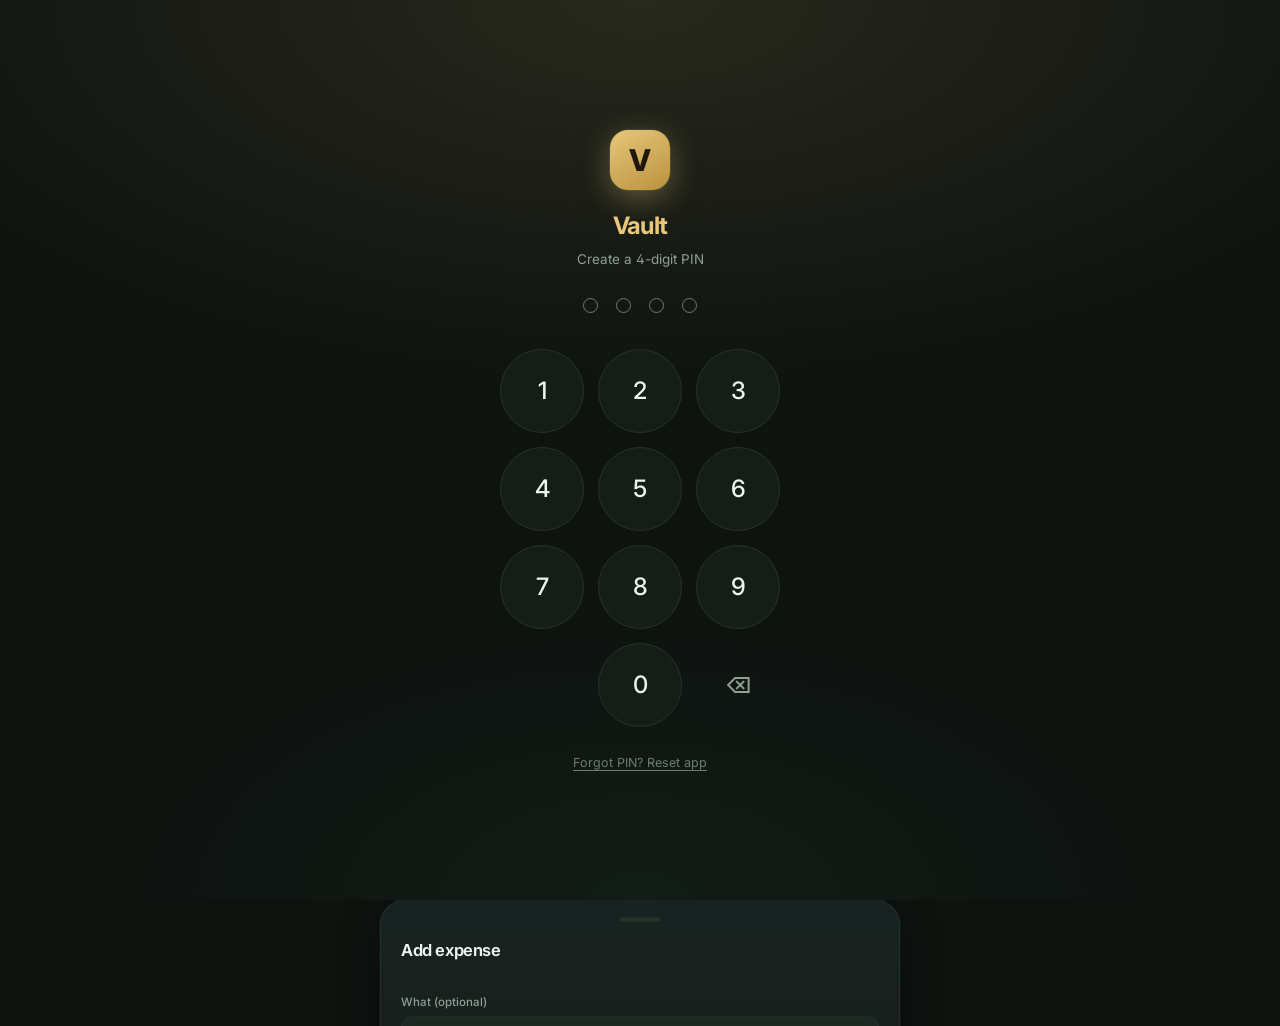
==== index.html @ 813c6a7a "Added multimodal scenarios" ====
<!doctype html>
<html lang="en">
<head>
<meta charset="utf-8">
<meta name="viewport" content="width=device-width, initial-scale=1, maximum-scale=1, viewport-fit=cover">
<meta name="theme-color" content="#0E1310">
<title>Vault — Budget</title>
<link rel="preconnect" href="https://fonts.googleapis.com">
<link rel="preconnect" href="https://fonts.gstatic.com" crossorigin>
<link href="https://fonts.googleapis.com/css2?family=Inter:wght@400;500;520;560;600;640;680;700;800&display=swap" rel="stylesheet">
<style>
/* ── Reset & Base ─────────────────────────────────────────── */
*,*::before,*::after{box-sizing:border-box;margin:0;padding:0;-webkit-tap-highlight-color:transparent}
:root{
  --bg:#0E1310; --surface:#151D18; --surface-2:#182220; --elev:#1D2822; --line:#26332A;
  --ink:#EDF3ED; --muted:#8FA093; --faint:#6B7E6F;
  --gold:#E8C77A; --gold-dim:#3A3320; --gold-glow:rgba(232,199,122,.12);
  --mint:#63D69A; --mint-dim:#173026; --mint-glow:rgba(99,214,154,.10);
  --amber:#E9B24C; --coral:#E97365; --coral-dim:#2E1B18;
  --brand:#63D69A;
  --mono:'Inter',ui-monospace,"SF Mono",Menlo,Consolas,monospace;
  --sans:'Inter',-apple-system,BlinkMacSystemFont,"Segoe UI",Roboto,Helvetica,Arial,sans-serif;
  --r:18px;
  --shadow-card:0 2px 8px rgba(0,0,0,.22), 0 0 0 1px rgba(255,255,255,.02);
  --shadow-float:0 12px 40px rgba(0,0,0,.45), 0 0 0 1px rgba(255,255,255,.04);
}
html{-webkit-text-size-adjust:100%;overscroll-behavior-y:none}
body{
  background:var(--bg); color:var(--ink); font-family:var(--sans);
  line-height:1.5; -webkit-font-smoothing:antialiased; text-rendering:optimizeLegibility;
  padding:0 0 calc(env(safe-area-inset-bottom) + 88px); max-width:520px; margin:0 auto;
  min-height:100vh; min-height:100dvh;
  overflow-x:hidden; overscroll-behavior-y:none;
  font-feature-settings:'cv01' 1, 'cv02' 1;
}
.num{font-family:var(--mono);font-variant-numeric:tabular-nums;letter-spacing:-.01em}
button{font-family:inherit;cursor:pointer;border:none;background:none;color:inherit;
  -webkit-user-select:none;user-select:none;touch-action:manipulation;-webkit-appearance:none}
input,select,textarea{font-family:inherit;font-size:16px}
input[type=number]{-webkit-appearance:none;appearance:none}
input[type=number]::-webkit-outer-spin-button,input[type=number]::-webkit-inner-spin-button{-webkit-appearance:none;margin:0}
@media (prefers-reduced-motion:reduce){*{animation-duration:.001ms!important;transition-duration:.001ms!important}}
body{-webkit-user-select:none;user-select:none;-webkit-touch-callout:none}
input,textarea{-webkit-user-select:text;user-select:text;-webkit-touch-callout:default}
h1,h2,h3,h4{font-weight:640;letter-spacing:-.025em}
.eyebrow{font-size:11px;letter-spacing:.14em;text-transform:uppercase;color:var(--faint);font-weight:600}

/* ── App shell ────────────────────────────────────────────── */
header{
  position:sticky;top:0;z-index:20;background:rgba(14,19,16,.82);
  backdrop-filter:blur(18px) saturate(1.4);-webkit-backdrop-filter:blur(18px) saturate(1.4);border-bottom:1px solid rgba(255,255,255,.04);
  padding:calc(env(safe-area-inset-top) + 14px) 18px 13px;
  display:flex;align-items:center;justify-content:space-between;gap:10px;
}
.brand{display:flex;align-items:center;gap:10px}
.mark{width:28px;height:28px;border-radius:9px;background:linear-gradient(150deg,var(--gold),#B8923F);
  display:grid;place-items:center;font-weight:800;color:#20180a;font-size:14px;box-shadow:0 2px 12px rgba(232,199,122,.30),0 0 0 1px rgba(232,199,122,.10)}
.brand b{font-size:15.5px;line-height:1.1}
.btitle{display:flex;flex-direction:column}
.today{font-size:10.5px;color:var(--muted);margin-top:1px}
.monthnav{display:flex;align-items:center;gap:2px}
.monthnav button{padding:10px 12px;color:var(--muted);border-radius:10px;font-size:19px;line-height:1;transition:all .15s}
.monthnav button:active{background:var(--elev);transform:scale(.88)}
.monthnav .mlabel{font-size:11.5px;font-weight:600;color:var(--ink);min-width:116px;text-align:center}
main{padding:18px 16px 8px}
.view{display:none;animation:fadeUp .32s cubic-bezier(.2,.7,.2,1)}
.view.active{display:block}
@keyframes fadeUp{from{opacity:0;transform:translateY(10px)}to{opacity:1;transform:none}}

/* ── Cards ────────────────────────────────────────────────── */
.card{background:linear-gradient(160deg,var(--surface) 60%,var(--surface-2));border:1px solid rgba(255,255,255,.04);border-radius:var(--r);padding:18px;box-shadow:var(--shadow-card);transition:box-shadow .2s}
.card + .card{margin-top:14px}
.card-h{display:flex;align-items:baseline;justify-content:space-between;margin-bottom:13px;gap:8px}
.card-h h3{font-size:14.5px}
.card-h .sub{font-size:11.5px;color:var(--muted);text-align:right;white-space:nowrap}

/* ── Hero ─────────────────────────────────────────────────── */
.hero{background:radial-gradient(ellipse 130% 100% at 100% 0%,rgba(232,199,122,.13),transparent 55%),
  radial-gradient(ellipse 80% 80% at 0% 100%,rgba(99,214,154,.05),transparent 50%),var(--surface);
  border:1px solid rgba(232,199,122,.08);border-radius:22px;padding:22px;position:relative;overflow:hidden}
.hero::before{content:"";position:absolute;top:-50%;right:-30%;width:200px;height:200px;
  background:radial-gradient(circle,rgba(232,199,122,.08),transparent 70%);pointer-events:none}
.hero .eyebrow{color:var(--gold)}
.hero-big{font-size:44px;font-weight:700;color:var(--gold);margin:8px 0 3px;line-height:1;
  background:linear-gradient(135deg,var(--gold) 30%,#F2DFA0 60%,var(--gold) 90%);background-size:200% auto;
  -webkit-background-clip:text;background-clip:text;-webkit-text-fill-color:transparent;
  animation:goldShimmer 3s ease-in-out infinite}
@keyframes goldShimmer{0%,100%{background-position:0% center}50%{background-position:200% center}}
.hero-sub{font-size:13.5px;color:var(--muted)}
.hero-sub b{color:var(--ink);font-weight:600}
.trackpill{display:inline-flex;align-items:center;gap:7px;margin-top:14px;padding:7px 13px;border-radius:999px;
  font-size:12px;font-weight:600;background:var(--mint-dim);color:var(--mint);border:1px solid rgba(99,214,154,.12)}
.trackpill.warn{background:var(--coral-dim);color:var(--coral);border-color:rgba(233,115,101,.12)}
.trackpill .dot{width:7px;height:7px;border-radius:50%;background:currentColor;box-shadow:0 0 0 4px color-mix(in srgb,currentColor 22%,transparent);animation:pulse 2s ease-in-out infinite}
@keyframes pulse{0%,100%{box-shadow:0 0 0 4px color-mix(in srgb,currentColor 22%,transparent)}50%{box-shadow:0 0 0 7px color-mix(in srgb,currentColor 10%,transparent)}}
.safe{margin-top:14px;padding:14px 16px;border-radius:14px;background:linear-gradient(135deg,var(--mint-dim),rgba(23,48,38,.6));
  border:1px solid rgba(99,214,154,.08);display:flex;align-items:center;justify-content:space-between;gap:10px}
.safe .sv{font-size:20px;font-weight:700;color:var(--mint)}
.safe .ssub{font-size:10px;color:var(--muted);text-transform:uppercase;letter-spacing:.06em;margin-top:1px}
.safe .sl{font-size:11px;color:var(--muted);text-align:right;line-height:1.4}

/* ── Projection ───────────────────────────────────────────── */
.proj-card .card-h .sub{color:var(--mint);font-weight:600}
.prow{display:flex;align-items:center;gap:10px;padding:13px 0;border-bottom:1px solid var(--line);transition:background .15s}
.prow:last-child{border-bottom:none}
.prow .pm{font-size:13.5px;color:var(--muted);flex:1}
.prow .pv{font-size:17px;font-weight:680;color:var(--gold)}
.prow.goal{background:linear-gradient(135deg,var(--gold-dim),rgba(58,51,32,.4));border-radius:12px;padding:13px 14px;border-bottom:none;margin:5px 0;
  border:1px solid rgba(232,199,122,.10)}
.prow.goal .pm{color:var(--ink);font-weight:600}
.prow .gbadge{font-size:9.5px;font-weight:700;color:var(--gold);background:rgba(232,199,122,.18);padding:3px 9px;border-radius:7px;text-transform:uppercase;letter-spacing:.05em}
.hero-grid{display:grid;grid-template-columns:1fr 1fr 1fr;gap:1px;margin-top:16px;background:var(--line);border-radius:14px;overflow:hidden}
.hero-grid div{background:var(--surface);padding:12px 13px;transition:background .15s}
.hero-grid .k{font-size:10.5px;color:var(--faint);text-transform:uppercase;letter-spacing:.06em}
.hero-grid .v{font-size:16.5px;font-weight:640;margin-top:3px}

/* ── Weeks ────────────────────────────────────────────────── */
.weeks{display:flex;gap:8px;overflow-x:auto;padding:2px 0 6px;-webkit-overflow-scrolling:touch;scroll-snap-type:x mandatory}
.weeks::-webkit-scrollbar{height:3px}
.weeks::-webkit-scrollbar-track{background:transparent}
.weeks::-webkit-scrollbar-thumb{background:var(--line);border-radius:4px}
.wk{flex:1 0 auto;min-width:66px;background:var(--elev);border:1px solid var(--line);border-radius:13px;padding:10px 11px;text-align:left;
  scroll-snap-align:start;transition:transform .15s,border-color .2s}
.wk:active{transform:scale(.96)}
.wk.cur{border-color:var(--gold);background:linear-gradient(180deg,rgba(232,199,122,.10),transparent);box-shadow:0 0 12px rgba(232,199,122,.08)}
.wk .wl{font-size:10px;color:var(--faint);text-transform:uppercase;letter-spacing:.08em}
.wk .wv{font-size:14.5px;font-weight:640;margin-top:3px}
.wk .wp{font-size:10px;color:var(--muted);margin-top:2px}

/* ── Envelopes ────────────────────────────────────────────── */
.env{padding:14px 0;border-bottom:1px solid var(--line);transition:background .15s}
.env:last-child{border-bottom:none}
.env-top{display:flex;align-items:center;gap:10px;margin-bottom:9px}
.swatch{width:10px;height:10px;border-radius:4px;flex:none}
.env-name{font-size:14px;font-weight:560;flex:1;display:flex;align-items:center;gap:5px}
.env-tag{font-size:10px;color:var(--faint);background:var(--elev);padding:3px 8px;border-radius:7px;text-transform:uppercase;letter-spacing:.05em}
.env-fig{font-size:13px}
.env-fig .sp{font-weight:640}
.env-fig .bd{color:var(--faint)}
.bar{height:7px;border-radius:5px;background:var(--elev);overflow:hidden;position:relative}
.bar span{position:absolute;inset:0 auto 0 0;border-radius:5px;transition:width .5s cubic-bezier(.16,1,.3,1)}
.env-foot{display:flex;justify-content:space-between;align-items:center;margin-top:8px}
.env-left{font-size:11.5px;color:var(--muted)}
.env-left.over{color:var(--coral);font-weight:600}
.paidbtn{font-size:11px;font-weight:600;color:var(--mint);background:var(--mint-dim);padding:5px 11px;border-radius:9px;transition:transform .1s,background .15s;
  border:1px solid rgba(99,214,154,.10)}
.paidbtn.done{color:var(--faint);background:var(--elev);border-color:var(--line)}
.paidbtn:active{transform:scale(.92)}
.lock{font-size:10px;color:var(--gold)}

/* ── Chips ────────────────────────────────────────────────── */
.chips{display:flex;flex-wrap:wrap;gap:8px}
.chip{display:flex;align-items:center;gap:7px;background:var(--elev);border:1px solid var(--line);border-radius:12px;padding:10px 13px;font-size:13px;font-weight:500;
  transition:transform .12s cubic-bezier(.2,.7,.2,1),background .12s,box-shadow .15s}
.chip:active{transform:scale(.93);background:var(--surface);box-shadow:0 0 12px var(--gold-glow)}
.chip .cp{font-family:var(--mono);font-size:11.5px;color:var(--gold);font-variant-numeric:tabular-nums}
.chip.add{color:var(--mint);border-style:dashed;border-color:rgba(99,214,154,.35);background:transparent}
.chip.add:active{background:var(--mint-dim);box-shadow:0 0 12px var(--mint-glow)}

/* ── Upcoming ─────────────────────────────────────────────── */
.up{display:flex;align-items:center;gap:12px;padding:12px 0;border-bottom:1px solid var(--line);transition:background .15s}
.up:last-child{border-bottom:none}
.up .ui{flex:1;min-width:0}
.up .un{font-size:13.5px;font-weight:560}
.up .ud{font-size:11px;color:var(--muted);margin-top:2px}
.up .ud.due{color:var(--amber)} .up .ud.over{color:var(--coral)}
.up .ua{font-size:13.5px;font-weight:640}
.logbtn{font-size:11px;font-weight:700;color:#20180a;background:linear-gradient(135deg,var(--gold),#D4AD55);padding:7px 14px;border-radius:9px;
  box-shadow:0 2px 8px rgba(232,199,122,.20);transition:transform .1s,box-shadow .15s}
.logbtn:active{transform:scale(.93);box-shadow:0 1px 4px rgba(232,199,122,.15)}

/* ── Ledger ───────────────────────────────────────────────── */
.led{display:flex;align-items:center;gap:12px;padding:11px 0;border-bottom:1px solid var(--line);transition:background .12s}
.led:last-child{border-bottom:none}
.led .dot{width:8px;height:8px;border-radius:3px;flex:none}
.led .body{flex:1;min-width:0}
.led .t{font-size:13.5px;font-weight:560;white-space:nowrap;overflow:hidden;text-overflow:ellipsis}
.led .m{font-size:11px;color:var(--muted)}
.led .amt{font-size:13.5px;font-weight:640}
.led .edit{color:var(--faint);padding:9px 5px;font-size:14px;border-radius:8px;transition:all .12s}
.led .edit:active{color:var(--gold);background:var(--elev);transform:scale(.88)}
.led .del{color:var(--faint);padding:9px 8px;margin-right:-8px;font-size:15px;border-radius:8px;transition:all .12s}
.led .del:active{color:var(--coral);background:var(--elev);transform:scale(.88)}
.empty{text-align:center;color:var(--faint);font-size:13px;padding:30px 10px}
.empty b{display:block;color:var(--muted);font-size:14px;margin-bottom:4px}

/* ── Stats ────────────────────────────────────────────────── */
.stat-row{display:flex;justify-content:space-between;align-items:center;padding:11px 0;border-bottom:1px solid var(--line);transition:background .12s}
.stat-row:last-child{border-bottom:none}
.stat-row .lab{font-size:13px;color:var(--muted)}
.stat-row .val{font-size:14.5px;font-weight:640}
.pvb{padding:12px 0;border-bottom:1px solid var(--line)}
.pvb:last-child{border-bottom:none}
.pvb-h{display:flex;justify-content:space-between;font-size:12.5px;margin-bottom:7px}
.pvb-h .nm{font-weight:560}
.pvb-h .fg{color:var(--muted)}
.item-row{display:flex;align-items:center;gap:10px;padding:10px 0;border-bottom:1px solid var(--line)}
.item-row:last-child{border-bottom:none}
.item-row .in{flex:1;font-size:13px}
.item-row .iq{font-size:11px;color:var(--muted);margin-top:2px}
.item-row .ib{width:78px}
.flag{display:flex;gap:12px;padding:12px 0;border-bottom:1px solid var(--line)}
.flag:last-child{border-bottom:none}
.flag .fi{width:4px;border-radius:4px;flex:none;align-self:stretch}
.flag.high .fi{background:var(--coral)} .flag.med .fi{background:var(--amber)} .flag.low .fi{background:var(--faint)}
.flag .ft{font-size:13px;font-weight:560}
.flag .fp{font-size:11.5px;color:var(--muted);margin-top:3px;line-height:1.45}
.okflag{color:var(--mint);font-size:13.5px;text-align:center;padding:20px}
.okflag span{font-size:22px;display:block;margin-bottom:5px}
.hist .hr{display:flex;align-items:center;gap:10px;padding:7px 0}
.hist .hl{font-size:11.5px;color:var(--muted);width:104px;flex:none}
.hist .hb{flex:1}
.hist .hv{font-size:12px;font-weight:640;width:56px;text-align:right}
.goal-ring{display:flex;align-items:center;gap:18px}
.ring{width:100px;height:100px;flex:none;position:relative}
.ring svg{transform:rotate(-90deg);filter:drop-shadow(0 0 6px rgba(232,199,122,.15))}
.ring .rc{position:absolute;inset:0;display:grid;place-items:center;text-align:center}
.ring .rc .p{font-size:21px;font-weight:700;color:var(--gold)}
.ring .rc .l{font-size:9px;color:var(--faint);text-transform:uppercase;letter-spacing:.05em}
.goal-meta{flex:1}
.goal-meta .gv{font-size:15.5px;font-weight:640}
.goal-meta .gl{font-size:11.5px;color:var(--muted);margin-bottom:9px}
.trend{display:flex;align-items:flex-end;gap:6px;height:100px;padding-top:8px}
.trend .col{flex:1;display:flex;flex-direction:column;align-items:center;gap:5px;height:100%;justify-content:flex-end}
.trend .bwrap{width:100%;flex:1;display:flex;align-items:flex-end;justify-content:center}
.trend .b{width:70%;max-width:28px;background:linear-gradient(180deg,var(--brand),rgba(99,214,154,.6));border-radius:6px 6px 2px 2px;min-height:3px;transition:height .5s cubic-bezier(.16,1,.3,1)}
.trend .b.over{background:linear-gradient(180deg,var(--coral),rgba(233,115,101,.6))}
.trend .cl{font-size:9.5px;color:var(--faint)}

/* ── Setup ────────────────────────────────────────────────── */
.field{margin-bottom:14px}
.field label{display:block;font-size:11.5px;color:var(--muted);margin-bottom:5px;font-weight:500}
.inp{width:100%;background:var(--elev);border:1px solid var(--line);border-radius:11px;padding:12px 13px;color:var(--ink);font-size:15px;transition:border-color .2s,box-shadow .2s}
.inp:focus{outline:none;border-color:var(--gold);box-shadow:0 0 0 3px var(--gold-glow)}
.two{display:grid;grid-template-columns:1fr 1fr;gap:10px}
.two>*{min-width:0}
.three{display:grid;grid-template-columns:1.4fr 1fr 1fr;gap:8px}
.three>*{min-width:0}
.setrow{display:flex;align-items:center;gap:9px;padding:10px 0;border-bottom:1px solid var(--line);transition:background .12s}
.setrow:last-child{border-bottom:none}
.setrow .sn{flex:1;font-size:13.5px;min-width:0}
.setrow .sn small{display:block;color:var(--muted);font-size:11px;margin-top:1px}
.setrow input.mini{width:70px;text-align:right;background:var(--elev);border:1px solid var(--line);border-radius:9px;padding:8px 10px;color:var(--ink);transition:border-color .2s,box-shadow .2s}
.setrow input.mini:focus{border-color:var(--gold);box-shadow:0 0 0 3px var(--gold-glow);outline:none}
.setrow input.mdate{width:115px;flex:none;background:var(--elev);border:1px solid var(--line);border-radius:9px;padding:8px 9px;color:var(--ink);font-size:12.5px;transition:border-color .2s}
.setrow input.mdate:focus{border-color:var(--gold);outline:none}
.setrow input.mini2{width:58px;flex:none;text-align:right;background:var(--elev);border:1px solid var(--line);border-radius:9px;padding:8px 8px;color:var(--ink);font-size:13px;transition:border-color .2s,box-shadow .2s}
.setrow input.mini2:focus{border-color:var(--gold);box-shadow:0 0 0 3px var(--gold-glow);outline:none}
.setrow .tog{font-size:10px;font-weight:600;padding:5px 10px;border-radius:8px;background:var(--elev);color:var(--faint);white-space:nowrap;transition:all .15s}
.setrow .tog.on{background:var(--gold-dim);color:var(--gold);box-shadow:0 0 8px rgba(232,199,122,.10)}
.setrow .rm{color:var(--faint);padding:7px;font-size:16px;border-radius:8px;transition:all .12s}
.setrow .rm:active{color:var(--coral);background:var(--elev);transform:scale(.9)}
.btn{display:block;width:100%;text-align:center;padding:14px;border-radius:13px;font-size:14px;font-weight:600;transition:transform .1s,box-shadow .15s}
.btn.primary{background:linear-gradient(135deg,var(--gold),#D4AD55);color:#20180a;box-shadow:0 2px 10px rgba(232,199,122,.25)}
.btn.primary:active{box-shadow:0 1px 4px rgba(232,199,122,.15)}
.btn.ghost{background:var(--elev);color:var(--ink);border:1px solid var(--line)}
.btn.danger{background:var(--coral-dim);color:var(--coral);border:1px solid rgba(233,115,101,.12)}
.btn + .btn{margin-top:10px}
.btn:active{transform:scale(.98)}

/* ── Nav / FAB ────────────────────────────────────────────── */
nav{position:fixed;bottom:0;left:0;right:0;z-index:30;background:rgba(20,28,23,.92);
  backdrop-filter:blur(18px) saturate(1.3);-webkit-backdrop-filter:blur(18px) saturate(1.3);border-top:1px solid var(--line);
  display:flex;padding:8px 10px calc(env(safe-area-inset-bottom) + 8px);max-width:520px;margin:0 auto;gap:4px}
.nav-b{position:relative;flex:1;display:flex;flex-direction:column;align-items:center;gap:3px;padding:9px 0;color:var(--faint);font-size:10.5px;font-weight:600;border-radius:12px;transition:color .2s}
.nav-b:active{background:var(--elev)}
.nav-b svg{width:22px;height:22px;transition:stroke .2s}
.nav-b.active{color:var(--gold)}
.nav-b.active::before{content:"";position:absolute;top:1px;left:50%;transform:translateX(-50%);width:18px;height:3px;border-radius:2px;background:var(--gold)}
.fab{position:fixed;right:calc(50% - 250px);bottom:calc(env(safe-area-inset-bottom) + 74px);z-index:31;
  width:58px;height:58px;border-radius:18px;background:linear-gradient(150deg,var(--gold),#C79E45);color:#20180a;
  display:grid;place-items:center;font-size:28px;font-weight:300;
  box-shadow:0 8px 28px rgba(232,199,122,.35),0 0 0 1px rgba(232,199,122,.10);transition:transform .15s,box-shadow .15s}
.fab:active{transform:scale(.90);box-shadow:0 4px 16px rgba(232,199,122,.25)}
.fab::after{content:"";position:absolute;inset:-4px;border-radius:22px;border:2px solid rgba(232,199,122,.15);animation:fabRing 2s ease-out 1s 1 both;pointer-events:none}
@keyframes fabRing{0%{transform:scale(.9);opacity:1}100%{transform:scale(1.15);opacity:0}}
@media(max-width:520px){.fab{right:20px}}

/* ── Sheet ────────────────────────────────────────────────── */
.scrim{position:fixed;inset:0;z-index:40;background:rgba(0,0,0,.5);opacity:0;pointer-events:none;transition:opacity .28s;backdrop-filter:blur(4px);-webkit-backdrop-filter:blur(4px)}
.scrim.open{opacity:1;pointer-events:auto}
.sheet{position:fixed;left:0;right:0;bottom:0;z-index:41;max-width:520px;margin:0 auto;background:linear-gradient(180deg,var(--surface-2),var(--surface));
  border-radius:24px 24px 0 0;border:1px solid rgba(255,255,255,.05);border-bottom:none;
  padding:8px 20px calc(env(safe-area-inset-bottom) + 22px);transform:translateY(100%);
  transition:transform .35s cubic-bezier(.22,1,.36,1);max-height:88vh;max-height:88dvh;
  overflow-y:auto;-webkit-overflow-scrolling:touch;overscroll-behavior:contain;box-shadow:var(--shadow-float)}
.sheet.open{transform:none}
.grab{width:40px;height:4px;border-radius:3px;background:var(--line);margin:8px auto 16px}
.sheet h3{font-size:16.5px;margin-bottom:16px}
.catpick{display:flex;flex-wrap:wrap;gap:8px;margin-bottom:16px}
.catpick .cp2{padding:9px 13px;border-radius:11px;font-size:12.5px;font-weight:520;background:var(--elev);border:1px solid var(--line);display:flex;align-items:center;gap:7px;
  transition:all .15s cubic-bezier(.2,.7,.2,1)}
.catpick .cp2.sel{border-color:var(--gold);background:var(--gold-dim);color:var(--gold);transform:scale(1.03);box-shadow:0 0 10px var(--gold-glow)}
.catpick .cp2 .sw{width:8px;height:8px;border-radius:3px}
.qty{display:flex;align-items:center;background:var(--elev);border:1px solid var(--line);border-radius:11px;overflow:hidden}
.qty button{width:46px;height:46px;font-size:20px;color:var(--muted);transition:background .1s}
.qty button:active{background:var(--surface)}
.qty input{flex:1;text-align:center;background:none;border:none;color:var(--ink);width:100%}
.qty input:focus{outline:none}

/* ── Confirm modal ────────────────────────────────────────── */
.cmodal{position:fixed;left:50%;top:50%;transform:translate(-50%,-46%) scale(.94);z-index:60;width:min(340px,88vw);
  background:linear-gradient(160deg,var(--surface-2),var(--surface));border:1px solid rgba(255,255,255,.05);border-radius:20px;padding:22px;opacity:0;pointer-events:none;transition:all .25s cubic-bezier(.22,1,.36,1);
  box-shadow:var(--shadow-float)}
.cmodal.open{opacity:1;pointer-events:auto;transform:translate(-50%,-50%) scale(1)}
.cmodal h4{font-size:16px;margin-bottom:8px;color:var(--coral)}
.cmodal p{font-size:13px;color:var(--muted);line-height:1.55;margin-bottom:18px}
.cmodal p b{color:var(--ink)}
.cmodal .crow{display:flex;gap:10px}
.cmodal .crow .btn{margin-top:0}

/* ── Toast ────────────────────────────────────────────────── */
.toast{position:fixed;left:50%;transform:translateX(-50%) translateY(20px) scale(.96);bottom:calc(env(safe-area-inset-bottom) + 96px);z-index:50;
  background:linear-gradient(135deg,var(--elev),var(--surface-2));border:1px solid rgba(255,255,255,.06);border-radius:14px;padding:12px 16px;display:flex;align-items:center;gap:12px;
  font-size:13px;box-shadow:var(--shadow-float);opacity:0;pointer-events:none;transition:all .3s cubic-bezier(.22,1,.36,1);max-width:90vw}
.toast.show{opacity:1;transform:translateX(-50%) translateY(0) scale(1);pointer-events:auto}
.toast b{color:var(--gold)}
.toast button{color:var(--mint);font-weight:700;font-size:13px}
.divider{height:1px;background:var(--line);margin:18px 0}
.hint{font-size:11.5px;color:var(--faint);line-height:1.5;margin-top:8px}

/* ── Lock screen ──────────────────────────────────────────── */
.lock{position:fixed;inset:0;z-index:200;
  background:radial-gradient(ellipse 120% 80% at 50% 0%,rgba(232,199,122,.12),transparent 55%),
  radial-gradient(ellipse 80% 60% at 50% 100%,rgba(99,214,154,.05),transparent 50%),var(--bg);
  display:none;flex-direction:column;align-items:center;justify-content:center;
  padding:calc(env(safe-area-inset-top) + 30px) 24px calc(env(safe-area-inset-bottom) + 30px)}
.lock.show{display:flex}
.lock-inner{width:100%;max-width:320px;display:flex;flex-direction:column;align-items:center}
.lock-mark{width:60px;height:60px;border-radius:18px;background:linear-gradient(150deg,var(--gold),#B8923F);display:grid;place-items:center;font-weight:800;color:#20180a;font-size:30px;
  box-shadow:0 8px 30px rgba(232,199,122,.35),0 0 0 1px rgba(232,199,122,.10)}
.lock-title{font-size:24px;font-weight:700;margin-top:18px;letter-spacing:-.025em}
.lock-sub{font-size:13.5px;color:var(--muted);margin-top:5px}
.dots{display:flex;gap:18px;margin:28px 0 10px}
.dots span{width:15px;height:15px;border-radius:50%;border:1.5px solid var(--faint);transition:all .2s cubic-bezier(.2,.7,.2,1);transform:scale(1)}
.dots span.on{background:var(--gold);border-color:var(--gold);box-shadow:0 0 0 5px rgba(232,199,122,.18);transform:scale(1.1)}
.lock-err{font-size:12.5px;color:var(--coral);min-height:20px;margin-bottom:6px;transition:opacity .2s}
.keypad{display:grid;grid-template-columns:repeat(3,1fr);gap:14px;width:100%;max-width:280px}
.keypad button{aspect-ratio:1;min-height:68px;border-radius:50%;background:var(--surface);border:1px solid var(--line);font-size:24px;font-weight:500;color:var(--ink);font-family:var(--mono);display:grid;place-items:center;
  transition:transform .1s cubic-bezier(.2,.7,.2,1),background .15s,box-shadow .15s;position:relative;overflow:hidden}
.keypad button:active{transform:scale(.90);background:var(--elev);box-shadow:inset 0 0 12px rgba(232,199,122,.08)}
.keypad button::after{content:"";position:absolute;inset:0;background:radial-gradient(circle at center,rgba(232,199,122,.12),transparent 70%);opacity:0;transition:opacity .2s}
.keypad button:active::after{opacity:1}
.keypad button.fn{background:transparent;border:none;font-size:22px;color:var(--muted)}
.keypad button.fn::after{display:none}
.keypad button.blank{visibility:hidden;pointer-events:none}
.lock-reset{margin-top:28px;font-size:12.5px;color:var(--faint);text-decoration:underline;text-underline-offset:3px;transition:color .15s}
.lock-reset:active{color:var(--muted)}
.lock.shake .lock-inner{animation:shk .45s cubic-bezier(.2,.7,.2,1)}
@keyframes shk{0%,100%{transform:translateX(0)}20%,60%{transform:translateX(-10px)}40%,80%{transform:translateX(10px)}}
</style>
</head>
<body>

<!-- Lock screen -->
<div class="lock" id="lock">
  <div class="lock-inner">
    <div class="lock-mark">V</div>
    <div class="lock-title">Vault</div>
    <div class="lock-sub" id="lock-sub">Enter your PIN</div>
    <div class="dots" id="dots"><span></span><span></span><span></span><span></span></div>
    <div class="lock-err" id="lock-err"></div>
    <div class="keypad" id="keypad">
      <button data-k="1">1</button><button data-k="2">2</button><button data-k="3">3</button>
      <button data-k="4">4</button><button data-k="5">5</button><button data-k="6">6</button>
      <button data-k="7">7</button><button data-k="8">8</button><button data-k="9">9</button>
      <button class="blank"></button><button data-k="0">0</button><button class="fn" data-k="del">⌫</button>
    </div>
    <button class="lock-reset" id="lock-reset">Forgot PIN? Reset app</button>
  </div>
</div>

<header>
  <div class="brand"><div class="mark">V</div><div class="btitle"><b>Vault</b><div class="today num" id="today">—</div></div></div>
  <div class="monthnav">
    <button id="mprev" aria-label="Previous period">‹</button>
    <span class="mlabel num" id="mlabel">—</span>
    <button id="mnext" aria-label="Next period">›</button>
  </div>
</header>

<main>
  <!-- ══ HOME ══ -->
  <section class="view active" id="v-home">
    <div class="hero">
      <div class="eyebrow">Projected savings · this cycle</div>
      <div class="hero-big num" id="h-save">€0</div>
      <div class="hero-sub" id="h-sub">—</div>
      <div id="h-track"></div>
      <div class="safe" id="h-safe"></div>
      <div class="hero-grid">
        <div><div class="k">Income</div><div class="v num" id="h-inc">€0</div></div>
        <div><div class="k">Spent</div><div class="v num" id="h-spent">€0</div></div>
        <div><div class="k">Left to spend</div><div class="v num" id="h-left">€0</div></div>
      </div>
    </div>

    <div class="card proj-card">
      <div class="card-h"><h3>If you keep this up</h3><span class="sub" id="proj-rate">—</span></div>
      <div id="proj-rows"></div>
      <div class="hint" id="proj-foot">—</div>
    </div>

    <div class="card" id="up-card">
      <div class="card-h"><h3>Upcoming</h3><span class="sub">recurring & scheduled</span></div>
      <div id="upcoming"></div>
    </div>

    <div class="card">
      <div class="card-h"><h3>By week</h3><span class="sub" id="wk-pace">—</span></div>
      <div class="weeks" id="weeks"></div>
    </div>

    <div class="card">
      <div class="card-h"><h3>Quick add</h3><span class="sub">One tap = one unit</span></div>
      <div class="chips" id="chips"></div>
    </div>

    <div class="card">
      <div class="card-h"><h3>Envelopes</h3><span class="sub" id="env-sub">—</span></div>
      <div id="envelopes"></div>
    </div>

    <div class="card">
      <div class="card-h"><h3>This cycle's log</h3><span class="sub" id="log-count">—</span></div>
      <div id="ledger"></div>
    </div>
  </section>

  <!-- ══ STATS ══ -->
  <section class="view" id="v-stats">
    <div class="card">
      <div class="card-h"><h3>What to fix</h3><span class="sub">auto-flagged</span></div>
      <div id="flags"></div>
    </div>

    <div class="card">
      <div class="card-h"><h3>4-month goal</h3><span class="sub" id="goal-range">—</span></div>
      <div class="goal-ring">
        <div class="ring">
          <svg width="100" height="100" viewBox="0 0 100 100">
            <circle cx="50" cy="50" r="44" fill="none" stroke="#1D2822" stroke-width="9"/>
            <circle id="goal-arc" cx="50" cy="50" r="44" fill="none" stroke="#E8C77A" stroke-width="9"
              stroke-linecap="round" stroke-dasharray="276" stroke-dashoffset="276"/>
          </svg>
          <div class="rc"><div class="p num" id="goal-pct">0%</div><div class="l">of goal</div></div>
        </div>
        <div class="goal-meta">
          <div class="gv num" id="goal-saved">€0</div>
          <div class="gl">saved of <span class="num" id="goal-target">€0</span> target</div>
          <div class="bar"><span id="goal-bar" style="width:0%;background:var(--gold)"></span></div>
          <div class="hint" id="goal-hint">—</div>
        </div>
      </div>
    </div>

    <div class="card">
      <div class="card-h"><h3>Cycle at a glance</h3></div>
      <div class="stat-row"><span class="lab">Blocked account</span><span class="val num" id="s-blocked">€0</span></div>
      <div class="stat-row"><span class="lab">Salary</span><span class="val num" id="s-salary">€0</span></div>
      <div class="stat-row"><span class="lab">Total income</span><span class="val num" id="s-income">€0</span></div>
      <div class="stat-row"><span class="lab">Budgeted (envelopes)</span><span class="val num" id="s-budget">€0</span></div>
      <div class="stat-row"><span class="lab">Spent (bills amortized)</span><span class="val num" id="s-spent">€0</span></div>
      <div class="stat-row"><span class="lab">Saved so far</span><span class="val num" id="s-saved" style="color:var(--gold)">€0</span></div>
      <div class="stat-row"><span class="lab">Daily burn (avg)</span><span class="val num" id="s-burn">€0</span></div>
    </div>

    <div class="card">
      <div class="card-h"><h3>Savings history</h3><span class="sub">recent cycles</span></div>
      <div class="hist" id="hist"></div>
    </div>

    <div class="card">
      <div class="card-h"><h3>Spend by week</h3><span class="sub">vs weekly pace</span></div>
      <div class="trend" id="trend"></div>
    </div>

    <div class="card">
      <div class="card-h"><h3>Planned vs actual</h3><span class="sub">per envelope</span></div>
      <div id="pvb"></div>
    </div>

    <div class="card">
      <div class="card-h"><h3>Items</h3><span class="sub">bought vs planned</span></div>
      <div id="items"></div>
    </div>
  </section>

  <!-- ══ SETUP ══ -->
  <section class="view" id="v-setup">
    <div class="card">
      <div class="card-h"><h3>Income & cycle</h3></div>
      <div class="two">
        <div class="field"><label>Blocked account · €/mo</label><input class="inp num" id="in-blocked" type="number" inputmode="decimal"></div>
        <div class="field"><label>Salary · €/mo</label><input class="inp num" id="in-salary" type="number" inputmode="decimal"></div>
      </div>
      <div class="field"><label>Cycle starts on day · default</label><input class="inp num" id="in-cycle" type="number" inputmode="numeric" min="1" max="28"></div>
      <div class="hint">Your month runs from this day to the day before next month. Set to 25 to match your income dates.</div>
      <div class="divider"></div>
      <div class="field"><label>Start day for <b class="num" id="ov-period">—</b> <span style="color:var(--faint);font-weight:400">· use ‹ › in the header to pick a month</span></label>
        <div class="two">
          <input class="inp num" id="in-cycle-ov" type="number" inputmode="numeric" min="1" max="28" placeholder="default">
          <button class="btn ghost" id="ov-reset" style="margin:0">Use default</button>
        </div>
      </div>
      <div class="hint">Override the start day for individual months (e.g. 24, 25, 26). Leave blank to fall back to the default above.</div>
      <div id="ov-list" style="margin-top:10px"></div>
    </div>

    <div class="card">
      <div class="card-h"><h3>Envelopes</h3><span class="sub">budget · 🔒 = hard limit</span></div>
      <div id="set-cats"></div>
      <div class="divider"></div>
      <div class="two"><input class="inp" id="nc-name" placeholder="New envelope"><input class="inp num" id="nc-bud" type="number" inputmode="decimal" placeholder="€/mo"></div>
      <button class="btn ghost" id="add-cat" style="margin-top:9px">Add envelope</button>
    </div>

    <div class="card">
      <div class="card-h"><h3>Recurring & scheduled</h3><span class="sub">bills · haircut</span></div>
      <div id="set-rec"></div>
      <div class="divider"></div>
      <div class="field"><input class="inp" id="nr-name" placeholder="Name (e.g. Haircut)"></div>
      <div class="three">
        <select class="inp" id="nr-cat"></select>
        <input class="inp num" id="nr-amt" type="number" inputmode="decimal" placeholder="€">
        <input class="inp num" id="nr-cov" type="number" inputmode="numeric" placeholder="covers ×1">
      </div>
      <div class="three" style="margin-top:8px">
        <div style="display:flex;align-items:center;gap:6px;font-size:12px;color:var(--muted)">every</div>
        <input class="inp num" id="nr-n" type="number" inputmode="numeric" placeholder="20">
        <select class="inp" id="nr-unit"><option value="days">days</option><option value="months">months</option></select>
      </div>
      <div class="field" style="margin-top:8px"><label>Next due date</label><input class="inp num" id="nr-next" type="date"></div>
      <button class="btn ghost" id="add-rec">Add recurring</button>
      <div class="hint">“Covers” &gt; 1 spreads one payment across that many cycles (e.g. gym €78 covers 3 → €26/cycle).</div>
    </div>

    <div class="card">
      <div class="card-h"><h3>Item catalog</h3><span class="sub">€ price · × qty/cycle</span></div>
      <div id="set-items"></div>
      <div class="divider"></div>
      <div class="field"><input class="inp" id="ni-name" placeholder="Item name (e.g. Milk)"></div>
      <div class="two">
        <div class="field"><label>Envelope</label><select class="inp" id="ni-cat"></select></div>
        <div class="field"><label>Unit price €</label><input class="inp num" id="ni-price" type="number" inputmode="decimal"></div>
      </div>
      <div class="field"><label>Planned qty / cycle</label><input class="inp num" id="ni-plan" type="number" inputmode="decimal"></div>
      <button class="btn ghost" id="add-item">Add item</button>
    </div>

    <div class="card">
      <div class="card-h"><h3>4-month goal</h3></div>
      <div class="two">
        <div class="field"><label>Start cycle</label><input class="inp num" id="in-start" type="month"></div>
        <div class="field"><label>Duration (cycles)</label><input class="inp num" id="in-months" type="number" inputmode="numeric"></div>
      </div>
      <div class="field"><label>Savings so far €</label><input class="inp num" id="in-saved0" type="number" inputmode="decimal"></div>
    </div>

    <div class="card">
      <div class="card-h"><h3>Lock</h3><span class="sub">PIN privacy</span></div>
      <button class="btn ghost" id="lock-now">Lock now</button>
      <button class="btn ghost" id="change-pin">Change PIN</button>
      <div class="hint">A 4-digit PIN gates access and your data is stored encrypted on this device. Lightweight protection to keep others from casually viewing it — not a defense against someone technical with your unlocked phone. There's no PIN recovery: forget it and you reset the app.</div>
    </div>

    <div class="card">
      <div class="card-h"><h3>Data</h3><span class="sub">backup & export</span></div>
      <button class="btn ghost" id="exp-csv">Export CSV (spreadsheet)</button>
      <button class="btn ghost" id="exp-json">Export backup (JSON)</button>
      <button class="btn ghost" id="imp-json">Import backup</button>
      <input type="file" id="imp-file" accept="application/json" hidden>
      <div class="divider"></div>
      <button class="btn ghost" id="clear-cache">Clear cache & reload</button>
      <button class="btn danger" id="reset-all">Erase everything</button>
      <div class="hint">Data lives only in this browser (localStorage). Add to Home Screen for an app icon. Export regularly to back up.</div>
    </div>
  </section>
</main>

<button class="fab" id="fab" aria-label="Add expense">+</button>

<nav>
  <button class="nav-b active" data-view="home">
    <svg fill="none" stroke="currentColor" stroke-width="1.8" viewBox="0 0 24 24"><path d="M3 10.5 12 4l9 6.5V20a1 1 0 0 1-1 1h-5v-6H9v6H4a1 1 0 0 1-1-1z"/></svg>Home</button>
  <button class="nav-b" data-view="stats">
    <svg fill="none" stroke="currentColor" stroke-width="1.8" viewBox="0 0 24 24"><path d="M4 20V10M10 20V4M16 20v-7M22 20H2"/></svg>Stats</button>
  <button class="nav-b" data-view="setup">
    <svg fill="none" stroke="currentColor" stroke-width="1.8" viewBox="0 0 24 24"><circle cx="12" cy="12" r="3"/><path d="M12 2v3M12 19v3M2 12h3M19 12h3M5 5l2 2M17 17l2 2M19 5l-2 2M7 17l-2 2"/></svg>Setup</button>
</nav>

<!-- Add-expense sheet -->
<div class="scrim" id="scrim"></div>
<div class="sheet" id="sheet">
  <div class="grab"></div>
  <h3 id="sheet-title">Add expense</h3>
  <div class="catpick" id="sheet-cats"></div>
  <div class="field"><label>What (optional)</label><input class="inp" id="sh-name" placeholder="e.g. Milk, oats…"></div>
  <div class="two">
    <div class="field"><label>Quantity</label>
      <div class="qty"><button id="q-minus">−</button><input class="num" id="sh-qty" type="number" inputmode="decimal" value="1"><button id="q-plus">+</button></div>
    </div>
    <div class="field"><label>Amount €</label><input class="inp num" id="sh-amt" type="number" inputmode="decimal" placeholder="0.00"></div>
  </div>
  <div class="field"><label>Date</label><input class="inp num" id="sh-date" type="date"></div>
  <button class="btn primary" id="sh-save">Log it</button>
</div>

<!-- Hard-limit confirm -->
<div class="scrim" id="cscrim" style="z-index:59"></div>
<div class="cmodal" id="cmodal">
  <h4 id="cm-title">Over hard limit</h4>
  <p id="cm-msg"></p>
  <div class="crow"><button class="btn ghost" id="cm-cancel">Cancel</button><button class="btn primary" id="cm-ok">Log anyway</button></div>
</div>

<div class="toast" id="toast"></div>

<script>
(function(){
"use strict";
var KEY='asca_budget_v5';
var $=function(s,r){return (r||document).querySelector(s)};
var $$=function(s,r){return Array.prototype.slice.call((r||document).querySelectorAll(s))};

/* ── Defaults ─────────────────────────────────────────────── */
function defaults(){
  return {
    income:{blocked:0,salary:0},
    cycleDay:25,
    cycleDays:{},
    startSavings:0,
    goal:{start:shiftP(periodOf(todayISO()),1),months:4},
    cats:[
      {id:'rent',name:'Rent',budget:0,kind:'fixed',color:'#7C93FF',hard:false},
      {id:'insurance',name:'Insurance',budget:0,kind:'fixed',color:'#B98CFF',hard:false},
      {id:'groceries',name:'Groceries',budget:120,kind:'var',color:'#63D69A',hard:true},
      {id:'personal',name:'Supplements & Care',budget:60,kind:'var',color:'#E8C77A',hard:true},
      {id:'grooming',name:'Grooming',budget:43,kind:'var',color:'#E080B0',hard:false},
      {id:'gym',name:'Gym',budget:26,kind:'fixed',color:'#E97365',hard:false},
      {id:'mobile',name:'Mobile',budget:15,kind:'fixed',color:'#4FC8D6',hard:false},
      {id:'radio',name:'Radio tax',budget:0,kind:'fixed',color:'#8FA093',hard:false},
      {id:'other',name:'Household & extras',budget:25,kind:'var',color:'#B0895C',hard:false}
    ],
    items:[
      {id:'i1',name:'Chicken thighs 2.5kg',cat:'groceries',price:12,plan:2},
      {id:'i2',name:'Eggs (tray)',cat:'groceries',price:2.5,plan:4},
      {id:'i3',name:'Milk (carton)',cat:'groceries',price:0.89,plan:12},
      {id:'i4',name:'Oats',cat:'groceries',price:2.5,plan:1},
      {id:'i5',name:'Bread',cat:'groceries',price:1.3,plan:3},
      {id:'i6',name:'Bananas',cat:'groceries',price:1.5,plan:3},
      {id:'i7',name:'Yogurt',cat:'groceries',price:1,plan:4},
      {id:'i8',name:'Rice, oil & spices',cat:'groceries',price:30,plan:1},
      {id:'i9',name:'Pasta',cat:'groceries',price:1,plan:2},
      {id:'i10',name:'Coffee',cat:'groceries',price:4.5,plan:1},
      {id:'i11',name:'Peanut butter',cat:'groceries',price:3,plan:0.5},
      {id:'i12',name:'Misc food',cat:'groceries',price:8,plan:1},
      {id:'i13',name:'Supplements',cat:'personal',price:35,plan:1},
      {id:'i14',name:'Facewash',cat:'personal',price:7,plan:1},
      {id:'i15',name:'Retinol',cat:'personal',price:8,plan:0.5},
      {id:'i16',name:'Face cream',cat:'personal',price:7,plan:0.5},
      {id:'i17',name:'Shampoo (good)',cat:'personal',price:7,plan:0.5},
      {id:'i18',name:'Conditioner',cat:'personal',price:7,plan:0.5},
      {id:'i19',name:'Toothpaste',cat:'personal',price:3,plan:0.5},
      {id:'i20',name:'Body wash',cat:'personal',price:4,plan:0.5},
      {id:'i21',name:'Deodorant',cat:'personal',price:3,plan:0.5},
      {id:'i22',name:'Household (detergent, soap)',cat:'other',price:8,plan:1},
      {id:'i23',name:'Toilet paper',cat:'other',price:4,plan:1},
      {id:'i24',name:'Eating out / takeaway',cat:'other',price:8,plan:1},
      {id:'i25',name:'Subscription (Spotify etc)',cat:'other',price:6,plan:1},
      {id:'i26',name:'Printing / stationery',cat:'other',price:3,plan:0.5}
    ],
    recurring:[
      {id:'r_rent',name:'Rent',cat:'rent',amount:0,covers:1,unit:'months',n:1,next:'2026-08-05'},
      {id:'r_ins',name:'Insurance',cat:'insurance',amount:0,covers:1,unit:'months',n:1,next:'2026-08-16'},
      {id:'r_gym',name:'Gym (3-month pass)',cat:'gym',amount:78,covers:3,unit:'months',n:3,next:'2026-08-13'},
      {id:'r_hair',name:'Haircut',cat:'grooming',amount:28,covers:1,unit:'days',n:20,next:'2026-08-05'}
    ],
    exp:[]
  };
}

/* ── State ────────────────────────────────────────────────── */
var S, curP, pinKey=null;
var sheetCat=null, lastLogged=null, pendingConfirm=null, editingId=null;

/* ── Lock / encryption (PIN-gated, RC4 stream + salt) ─────── */
var LOCKKEY='asca_budget_lock';
function hashStr(s){var h=5381,i=s.length;while(i)h=(h*33^s.charCodeAt(--i))>>>0;return h.toString(36);}
function rc4(key,input){
  var s=[],j=0,x,res=[],i;
  for(i=0;i<256;i++)s[i]=i;
  for(i=0;i<256;i++){j=(j+s[i]+key.charCodeAt(i%key.length))&255;x=s[i];s[i]=s[j];s[j]=x;}
  i=0;j=0;
  for(var y=0;y<input.length;y++){i=(i+1)&255;j=(j+s[i])&255;x=s[i];s[i]=s[j];s[j]=x;res.push(String.fromCharCode(input.charCodeAt(y)^s[(s[i]+s[j])&255]));}
  return res.join('');
}
function lockCfg(){try{return JSON.parse(localStorage.getItem(LOCKKEY));}catch(e){return null;}}
function setLockCfg(pin){var salt=Math.random().toString(36).slice(2)+Date.now().toString(36);localStorage.setItem(LOCKKEY,JSON.stringify({salt:salt,hash:hashStr(pin+'|'+salt)}));}
function keyOf(pin){var c=lockCfg();return pin+':'+(c?c.salt:'')+':vault';}
function enc(str,pin){return btoa(rc4(keyOf(pin),unescape(encodeURIComponent(str))));}
function dec(b64,pin){return decodeURIComponent(escape(rc4(keyOf(pin),atob(b64))));}

function load(){
  var raw=localStorage.getItem(KEY);if(!raw)return defaults();
  if(pinKey){try{var d=JSON.parse(dec(raw,pinKey));if(d&&d.cats)return d;}catch(e){}}
  try{var d2=JSON.parse(raw);if(d2&&d2.cats)return d2;}catch(e){} // plain-text migration
  return defaults();
}
function save(){var json=JSON.stringify(S);localStorage.setItem(KEY,pinKey?enc(json,pinKey):json);}

function initApp(){
  S=load();
  if(!S.cycleDays)S.cycleDays={};
  curP=periodOf(todayISO()); // always open on the cycle that contains today
  if(!localStorage.getItem(KEY))save(); // persist defaults encrypted on first unlock
  renderAll();
}
function cycleDay(){return Math.min(28,Math.max(1,(typeof S!=='undefined'&&S&&+S.cycleDay)||25));}
// per-month start day: an override in S.cycleDays[key] wins over the global default
function cycleDayFor(key){
  var ov=(typeof S!=='undefined'&&S&&S.cycleDays)?S.cycleDays[key]:null;
  var v=(ov!=null&&ov!=='')?+ov:cycleDay();
  return Math.min(28,Math.max(1,v||25));
}

/* ── Date / period helpers (cycle = cycleDay → day-before) ─── */
function pad(n){return String(n).padStart(2,'0');}
function ym(d){return d.getFullYear()+'-'+pad(d.getMonth()+1);}
function todayISO(){var d=new Date();return d.getFullYear()+'-'+pad(d.getMonth()+1)+'-'+pad(d.getDate());}
function uid(){return Date.now().toString(36)+Math.random().toString(36).slice(2,6);}
function parseISO(iso){var p=iso.split('-');return new Date(+p[0],+p[1]-1,+p[2]);}
function addDaysISO(iso,n){var d=parseISO(iso);d.setDate(d.getDate()+n);return d.getFullYear()+'-'+pad(d.getMonth()+1)+'-'+pad(d.getDate());}
function addMonthsISO(iso,n){var d=parseISO(iso);d.setMonth(d.getMonth()+n);return d.getFullYear()+'-'+pad(d.getMonth()+1)+'-'+pad(d.getDate());}
function isoOf(d){return d.getFullYear()+'-'+pad(d.getMonth()+1)+'-'+pad(d.getDate());}
// default date for a new entry: today if the current cycle is on screen, else that cycle's start
function logDateFor(){return isCur()?todayISO():isoOf(pStart(curP));}

// period key = YYYY-MM of the cycle START
function periodOf(iso){
  var y=+iso.slice(0,4),m=+iso.slice(5,7),d=+iso.slice(8,10);
  if(d>=cycleDayFor(y+'-'+pad(m)))return y+'-'+pad(m);
  var pm=m-1,py=y;if(pm<1){pm=12;py--;}return py+'-'+pad(pm);
}
function pStart(key){var p=key.split('-');return new Date(+p[0],+p[1]-1,cycleDayFor(key));}
function pEnd(key){var nk=shiftP(key,1),p=nk.split('-');return new Date(+p[0],+p[1]-1,cycleDayFor(nk)-1);}
function daysInP(key){return Math.round((pEnd(key)-pStart(key))/864e5)+1;}
function numWeeks(key){return Math.ceil(daysInP(key)/7);}
function dayIndexIn(iso,key){return Math.floor((parseISO(iso)-pStart(key))/864e5);}
function weekOf(iso,key){return Math.floor(dayIndexIn(iso,key)/7);}
function shiftP(key,delta){var p=key.split('-');return ym(new Date(+p[0],+p[1]-1+delta,1));}
function periodDiff(a,b){var pa=a.split('-'),pb=b.split('-');return (+pb[0]-+pa[0])*12+(+pb[1]-+pa[1]);}
function dayNowOf(key){if(key>curPnow())return 0;if(key<curPnow())return daysInP(key);return dayIndexIn(todayISO(),key)+1;}
function curPnow(){return periodOf(todayISO());}
function pLabel(key){
  var s=pStart(key),e=pEnd(key),M=['Jan','Feb','Mar','Apr','May','Jun','Jul','Aug','Sep','Oct','Nov','Dec'];
  return s.getDate()+' '+M[s.getMonth()]+'–'+e.getDate()+' '+M[e.getMonth()];
}

/* ── Money ────────────────────────────────────────────────── */
function eur(n){var neg=n<0;n=Math.abs(Math.round(n));return (neg?'-€':'€')+n.toLocaleString('en-US');}
function eur2(n){var neg=n<0;n=Math.abs(n);return (neg?'-€':'€')+n.toLocaleString('en-US',{minimumFractionDigits:2,maximumFractionDigits:2});}
function round1(n){return Math.round(n*10)/10;}

/* ── Data access with amortization ────────────────────────── */
function catOf(id){for(var i=0;i<S.cats.length;i++)if(S.cats[i].id===id)return S.cats[i];return null;}
function income(){return (+S.income.blocked||0)+(+S.income.salary||0);}
function budgetTotal(){return S.cats.reduce(function(a,c){return a+(+c.budget||0);},0);}
function isCur(){return curP===curPnow();}
function isFuture(){return curP>curPnow();}
// contribution of one expense to a given period (spreads if covers>1)
function contrib(e,key){
  var p0=periodOf(e.date),cov=+e.covers||1,amt=+e.amt||0;
  if(cov<=1)return p0===key?amt:0;
  var off=periodDiff(p0,key);
  return (off>=0&&off<cov)?amt/cov:0;
}
function spentByCat(key){var m={};S.exp.forEach(function(e){var c=contrib(e,key);if(c)m[e.cat]=(m[e.cat]||0)+c;});return m;}
function totalSpent(key){return S.exp.reduce(function(a,e){return a+contrib(e,key);},0);}
function ledgerFor(key){return S.exp.filter(function(e){return periodOf(e.date)===key;});}

function projectedSpend(key){
  var dim=daysInP(key),past=key<curPnow(),future=key>curPnow(),dn=dayNowOf(key);
  var sc=spentByCat(key),tot=0;
  S.cats.forEach(function(c){
    var sp=sc[c.id]||0,bd=+c.budget||0;
    if(past){tot+=sp;return;}
    if(future){tot+=Math.max(sp,bd);return;}
    if(c.kind==='fixed'){tot+=Math.max(sp,bd);}
    else{var proj=dn>0?sp/dn*dim:sp;tot+=Math.min(Math.max(sp,proj),bd*1.5||proj);}
  });
  return tot;
}

/* ── HOME ─────────────────────────────────────────────────── */
function renderHome(){
  var inc=income(),spent=totalSpent(curP),proj=projectedSpend(curP),budget=budgetTotal(),sc=spentByCat(curP);
  var notSetup=inc<=0, projSave=inc-proj, dim=daysInP(curP), dn=dayNowOf(curP);
  if(notSetup){
    $('#h-save').textContent='—';
    $('#h-sub').innerHTML='Add your income & budgets in <b>Setup</b> to begin';
    $('#h-track').innerHTML='<span class="trackpill"><span class="dot"></span>Let’s set up your budget</span>';
  }else{
    $('#h-save').textContent=eur(projSave);
    $('#h-sub').innerHTML=isFuture()
      ? 'Upcoming cycle · budget <b>'+eur(budget)+'</b>'
      : 'Day <b>'+dn+'</b> of '+dim+' · spent <b>'+eur(spent)+'</b> so far';
    var target=inc-budget,ok=projSave>=target-1;
    $('#h-track').innerHTML='<span class="trackpill '+(ok?'':'warn')+'"><span class="dot"></span>'+
      (ok?'On track — saving '+eur(projSave):'Behind — '+eur(target-projSave)+' under plan')+'</span>';
  }
  $('#h-inc').textContent=eur(inc);
  $('#h-spent').textContent=eur(spent);
  $('#h-left').textContent=eur(budget-spent);

  // safe-to-spend: flexible (variable) money left ÷ days remaining in cycle
  var varRemain=0,varBudget=0;
  S.cats.forEach(function(c){if(c.kind==='var'){varBudget+=(+c.budget||0);varRemain+=Math.max((+c.budget||0)-(sc[c.id]||0),0);}});
  var safeEl=$('#h-safe');
  if(curP<curPnow()||notSetup){safeEl.style.display='none';}
  else{safeEl.style.display='';
    var daysLeft=isFuture()?dim:Math.max(dim-dn+1,1);
    var perDay=(isFuture()?varBudget:varRemain)/daysLeft;
    safeEl.innerHTML='<div><div class="sv num">'+eur2(perDay)+'/day</div><div class="ssub">safe to spend</div></div>'+
      '<div class="sl">'+daysLeft+' days left<br>'+eur(varRemain)+' left in flexible envelopes</div>';
  }

  renderProjection();
  renderUpcoming();

  var wq=numWeeks(curP),wsum=new Array(wq).fill(0);
  S.exp.forEach(function(e){var c=contrib(e,curP);if(c&&periodOf(e.date)===curP){var w=weekOf(e.date,curP);if(w>=0&&w<wq)wsum[w]+=c;}});
  var wpace=budget*7/dim;
  $('#wk-pace').textContent='pace '+eur(wpace)+'/wk';
  var curW=isCur()?weekOf(todayISO(),curP):-1;
  $('#weeks').innerHTML=wsum.map(function(v,i){
    var over=v>wpace;
    return '<div class="wk'+(i===curW?' cur':'')+'"><div class="wl">Week '+(i+1)+'</div>'+
      '<div class="wv num" style="color:'+(over?'var(--coral)':'var(--ink)')+'">'+eur(v)+'</div>'+
      '<div class="wp num">'+Math.round(wpace?v/wpace*100:0)+'% of pace</div></div>';
  }).join('');

  $('#chips').innerHTML=S.items.slice(0,12).map(function(it){
    return '<button class="chip" data-item="'+it.id+'">'+esc(it.name.split(' ')[0])+' <span class="cp num">'+eur2(it.price)+'</span></button>';
  }).join('')+'<button class="chip add" data-open-sheet="1">+ Custom</button>';

  $('#env-sub').textContent=eur(spent)+' / '+eur(budget);
  $('#envelopes').innerHTML=S.cats.map(function(c){
    var sp=sc[c.id]||0,bd=+c.budget||0,pct=bd>0?Math.min(sp/bd*100,100):(sp>0?100:0);
    var over=sp>bd&&bd>0,col=over?'var(--coral)':(pct>85?'var(--amber)':c.color);
    var paid=c.kind==='fixed'&&sp>=bd-0.01&&bd>0;
    var btn=c.kind==='fixed'&&bd>0?'<button class="paidbtn'+(paid?' done':'')+'" data-pay="'+c.id+'">'+(paid?'Covered ✓':'Mark paid')+'</button>':'';
    return '<div class="env"><div class="env-top"><span class="swatch" style="background:'+c.color+';box-shadow:0 0 6px '+c.color+'"></span>'+
      '<span class="env-name">'+esc(c.name)+(c.hard?' <span class="lock">🔒</span>':'')+'</span>'+
      (c.kind==='fixed'?'<span class="env-tag">fixed</span>':'')+
      '<span class="env-fig num"><span class="sp" style="color:'+(over?'var(--coral)':'var(--ink)')+'">'+eur(sp)+'</span><span class="bd"> / '+eur(bd)+'</span></span></div>'+
      '<div class="bar"><span style="width:'+pct+'%;background:'+col+'"></span></div>'+
      '<div class="env-foot"><span class="env-left'+(over?' over':'')+'">'+(over?eur(sp-bd)+' over':eur(bd-sp)+' left')+'</span>'+btn+'</div></div>';
  }).join('');

  var list=ledgerFor(curP).slice().sort(function(a,b){return a.date<b.date?1:a.date>b.date?-1:(a.id<b.id?1:-1);});
  $('#log-count').textContent=list.length+' entries';
  if(!list.length){$('#ledger').innerHTML='<div class="empty"><b>Nothing logged yet</b>Tap a chip above or the + button.</div>';}
  else{$('#ledger').innerHTML=list.map(function(e){
    var c=catOf(e.cat)||{name:'?',color:'#888'};
    var qtxt=(e.qty&&e.qty!=1)?e.qty+'× · ':'';
    var amtxt=(+e.covers>1)?' <span style="color:var(--faint)">('+eur(e.amt/e.covers)+'/cyc)</span>':'';
    return '<div class="led"><span class="dot" style="background:'+c.color+';box-shadow:0 0 5px '+c.color+'"></span>'+
      '<div class="body"><div class="t">'+esc(e.name||c.name)+'</div>'+
      '<div class="m num">'+qtxt+esc(c.name)+' · '+fmtDate(e.date)+((+e.covers>1)?' · '+e.covers+'-cyc':'')+'</div></div>'+
      '<span class="amt num">'+eur2(e.amt)+amtxt+'</span>'+
      '<button class="edit" data-edit="'+e.id+'" aria-label="Edit entry">✎</button>'+
      '<button class="del" data-del="'+e.id+'">✕</button></div>';
  }).join('');}
}
function fmtDate(iso){var p=iso.split('-');return (+p[2])+' '+['Jan','Feb','Mar','Apr','May','Jun','Jul','Aug','Sep','Oct','Nov','Dec'][+p[1]-1];}
function esc(s){return String(s).replace(/[&<>"]/g,function(c){return{'&':'&amp;','<':'&lt;','>':'&gt;','"':'&quot;'}[c];});}

function renderProjection(){
  if(income()<=0){
    $('#proj-rate').textContent='';
    $('#proj-rows').innerHTML='<div class="empty" style="padding:14px 10px"><b>Set your income first</b>Add it in Setup to see where saving gets you.</div>';
    $('#proj-foot').textContent='';
    return;
  }
  var rate=income()-budgetTotal(),start=+S.startSavings||0,goalM=+S.goal.months||4;
  var marks=[1,goalM,6,12],uniq=[];
  marks.forEach(function(m){if(m>0&&uniq.indexOf(m)<0)uniq.push(m);});
  uniq.sort(function(a,b){return a-b;});
  $('#proj-rate').textContent=(rate>=0?'+':'')+eur(rate)+'/mo';
  $('#proj-rows').innerHTML=uniq.map(function(m){
    var val=start+rate*m,isGoal=m===goalM;
    return '<div class="prow'+(isGoal?' goal':'')+'"><span class="pm">In '+m+' month'+(m>1?'s':'')+'</span>'+
      (isGoal?'<span class="gbadge">your goal</span>':'')+
      '<span class="pv num">'+eur(val)+'</span></div>';
  }).join('');
  $('#proj-foot').innerHTML=start>0
    ? 'From '+eur(start)+' today, saving '+eur(rate)+'/mo at your plan.'
    : 'Starting from €0 today, at your plan of '+eur(rate)+'/mo. Every euro you don’t spend lands here.';
}

function renderUpcoming(){
  var card=$('#up-card');
  if(!S.recurring||!S.recurring.length){card.style.display='none';return;}
  card.style.display='';
  var today=todayISO();
  var sorted=S.recurring.slice().sort(function(a,b){return a.next<b.next?-1:1;});
  $('#upcoming').innerHTML=sorted.map(function(r){
    var c=catOf(r.cat)||{name:r.cat};
    var days=Math.round((parseISO(r.next)-parseISO(today))/864e5);
    var when=days<0?Math.abs(days)+'d overdue':days===0?'due today':'in '+days+'d';
    var cls=days<0?'over':(days<=3?'due':'');
    var cov=(+r.covers>1)?' · '+eur(r.amount/r.covers)+'/cyc ×'+r.covers:'';
    return '<div class="up"><div class="ui"><div class="un">'+esc(r.name)+'</div>'+
      '<div class="ud '+cls+'">'+fmtDate(r.next)+' · '+when+' · every '+r.n+' '+r.unit+cov+'</div></div>'+
      '<span class="ua num">'+eur(r.amount)+'</span>'+
      '<button class="logbtn" data-logrec="'+r.id+'">Log</button></div>';
  }).join('');
}

/* ── STATS ────────────────────────────────────────────────── */
function renderStats(){
  var inc=income(),spent=totalSpent(curP),budget=budgetTotal();
  $('#s-blocked').textContent=eur(S.income.blocked);
  $('#s-salary').textContent=eur(S.income.salary);
  $('#s-income').textContent=eur(inc);
  $('#s-budget').textContent=eur(budget);
  $('#s-spent').textContent=eur(spent);
  $('#s-saved').textContent=eur(inc-spent);
  var dim=daysInP(curP),dn=dayNowOf(curP);
  $('#s-burn').textContent=dn>0?eur2(spent/dn):'€0';

  renderFlags();
  renderHistory();

  var wq=numWeeks(curP),wsum=new Array(wq).fill(0);
  S.exp.forEach(function(e){var c=contrib(e,curP);if(c&&periodOf(e.date)===curP){var w=weekOf(e.date,curP);if(w>=0&&w<wq)wsum[w]+=c;}});
  var wpace=budget*7/dim,mx=Math.max(wpace,Math.max.apply(null,wsum),1);
  $('#trend').innerHTML=wsum.map(function(v,i){
    return '<div class="col"><div class="bwrap"><div class="b'+(v>wpace?' over':'')+'" style="height:'+Math.max(v/mx*100,2)+'%"></div></div><div class="cl">W'+(i+1)+'</div></div>';
  }).join('');

  var sc=spentByCat(curP);
  $('#pvb').innerHTML=S.cats.map(function(c){
    var sp=sc[c.id]||0,bd=+c.budget||0,pct=bd>0?Math.min(sp/bd*100,100):(sp>0?100:0),over=sp>bd&&bd>0;
    return '<div class="pvb"><div class="pvb-h"><span class="nm">'+esc(c.name)+(c.hard?' 🔒':'')+'</span>'+
      '<span class="fg num">'+eur(sp)+' / '+eur(bd)+'</span></div>'+
      '<div class="bar"><span style="width:'+pct+'%;background:'+(over?'var(--coral)':c.color)+'"></span></div></div>';
  }).join('');

  var bq={},ba={};
  ledgerFor(curP).forEach(function(e){if(e.item){bq[e.item]=(bq[e.item]||0)+(+e.qty||1);ba[e.item]=(ba[e.item]||0)+(+e.amt||0);}});
  $('#items').innerHTML=S.items.map(function(it){
    var q=bq[it.id]||0,plan=+it.plan||0,pct=plan>0?Math.min(q/plan*100,100):(q>0?100:0),c=catOf(it.cat)||{color:'#888'};
    return '<div class="item-row"><div class="in"><div>'+esc(it.name)+'</div>'+
      '<div class="iq num">'+round1(q)+' / '+plan+' · '+eur(ba[it.id]||0)+' of '+eur(it.price*plan)+'</div></div>'+
      '<div class="ib"><div class="bar"><span style="width:'+pct+'%;background:'+c.color+'"></span></div></div></div>';
  }).join('');

  renderGoal();
}

function renderFlags(){
  var flags=[],inc=income(),budget=budgetTotal(),sc=spentByCat(curP);
  var dim=daysInP(curP),dn=dayNowOf(curP),wpace=budget*7/dim;
  // hard-limit breaches (highest priority)
  S.cats.forEach(function(c){var sp=sc[c.id]||0,bd=+c.budget||0;
    if(c.hard&&bd>0&&sp>bd)flags.push({sev:'high',t:esc(c.name)+' broke its hard limit',p:eur(sp)+' spent vs €'+bd+' cap — '+eur(sp-bd)+' over. Pull back or move the overflow to Other.'});
  });
  // projected over budget (current cycle only)
  if(isCur()&&dn>0){
    S.cats.forEach(function(c){var sp=sc[c.id]||0,bd=+c.budget||0;if(c.hard||bd<=0)return;
      if(c.kind==='var'){var proj=sp/dn*dim;if(proj>bd*1.05&&sp>0)flags.push({sev:'med',t:esc(c.name)+' is pacing over budget',p:'On track for ~'+eur(proj)+' vs '+eur(bd)+'. Slow down to stay under.'});}
    });
  }
  // non-hard already over
  S.cats.forEach(function(c){var sp=sc[c.id]||0,bd=+c.budget||0;
    if(!c.hard&&bd>0&&sp>bd)flags.push({sev:'med',t:esc(c.name)+' is over budget',p:eur(sp-bd)+' over its '+eur(bd)+' envelope.'});
  });
  // week spikes (completed weeks)
  var wq=numWeeks(curP),wsum=new Array(wq).fill(0);
  S.exp.forEach(function(e){var cc=contrib(e,curP);if(cc&&periodOf(e.date)===curP){var w=weekOf(e.date,curP);if(w>=0&&w<wq)wsum[w]+=cc;}});
  var curW=isCur()?weekOf(todayISO(),curP):wq;
  wsum.forEach(function(v,i){if(i<curW&&v>wpace*1.3)flags.push({sev:'low',t:'Week '+(i+1)+' spiked',p:eur(v)+' vs '+eur(wpace)+' pace. Check what drove it.'});});
  // items overbought
  var bq={};ledgerFor(curP).forEach(function(e){if(e.item)bq[e.item]=(bq[e.item]||0)+(+e.qty||1);});
  S.items.forEach(function(it){var q=bq[it.id]||0;if(it.plan>0&&q>it.plan)flags.push({sev:'low',t:esc(it.name)+' overbought',p:round1(q)+' bought vs '+it.plan+' planned.'});});
  // projected savings below plan
  var projSave=inc-projectedSpend(curP),plan=inc-budget;
  if(!isFuture()&&projSave<plan-5)flags.push({sev:'med',t:'Savings tracking below plan',p:'Projected '+eur(projSave)+' vs '+eur(plan)+' target this cycle.'});

  var order={high:0,med:1,low:2};
  flags.sort(function(a,b){return order[a.sev]-order[b.sev];});
  if(!flags.length){$('#flags').innerHTML='<div class="okflag"><span>✓</span>No problems this cycle — on track.</div>';return;}
  $('#flags').innerHTML=flags.map(function(f){
    return '<div class="flag '+f.sev+'"><div class="fi"></div><div><div class="ft">'+f.t+'</div><div class="fp">'+f.p+'</div></div></div>';
  }).join('');
}

function renderHistory(){
  var inc=income(),rows=[],mx=1;
  for(var i=5;i>=0;i--){var k=shiftP(curPnow(),-i);
    if(k>curPnow())continue;
    var saved=inc-(k<curPnow()?totalSpent(k):projectedSpend(k));
    rows.push({k:k,saved:saved,cur:k===curPnow()});mx=Math.max(mx,Math.abs(saved));
  }
  $('#hist').innerHTML=rows.map(function(r){
    var pct=Math.max(r.saved/mx*100,2),col=r.saved<0?'var(--coral)':(r.cur?'var(--gold)':'var(--brand)');
    return '<div class="hr"><span class="hl num">'+pLabel(r.k)+'</span>'+
      '<span class="hb"><span class="bar"><span style="width:'+pct+'%;background:'+col+'"></span></span></span>'+
      '<span class="hv num" style="color:'+(r.saved<0?'var(--coral)':'var(--ink)')+'">'+eur(r.saved)+'</span></div>';
  }).join('');
}

function renderGoal(){
  var g=S.goal,inc=income(),budget=budgetTotal(),months=+g.months||4,start=g.start;
  var target=(inc-budget)*months,saved=0,projected=0,done=0,now=curPnow();
  for(var i=0;i<months;i++){var k=shiftP(start,i);
    if(k<now){var s=inc-totalSpent(k);saved+=s;projected+=s;done++;}
    else if(k===now){var s2=inc-totalSpent(k);saved+=s2;projected+=inc-projectedSpend(k);done++;}
    else{projected+=inc-budget;}
  }
  var pct=target>0?Math.max(0,Math.min(saved/target*100,100)):0;
  $('#goal-range').textContent=pLabel(start)+' · '+months+' cyc';
  $('#goal-saved').textContent=eur(saved);
  $('#goal-target').textContent=eur(target);
  $('#goal-pct').textContent=Math.round(pct)+'%';
  $('#goal-bar').style.width=pct+'%';
  $('#goal-arc').style.strokeDashoffset=276-(pct/100*276);
  $('#goal-hint').innerHTML='Projected by window end: <b style="color:var(--gold)">'+eur(projected)+'</b> ('+done+'/'+months+' cycles in)';
}

/* ── SETUP ────────────────────────────────────────────────── */
function renderSetup(){
  $('#in-blocked').value=S.income.blocked;
  $('#in-salary').value=S.income.salary;
  $('#in-cycle').value=cycleDay();
  renderCycleOverrides();
  $('#in-start').value=S.goal.start;
  $('#in-months').value=S.goal.months;
  $('#in-saved0').value=+S.startSavings||0;

  $('#set-cats').innerHTML=S.cats.map(function(c){
    return '<div class="setrow"><span class="swatch" style="background:'+c.color+';box-shadow:0 0 6px '+c.color+'"></span>'+
      '<span class="sn">'+esc(c.name)+'<small>'+c.kind+'</small></span>'+
      '<button class="tog'+(c.hard?' on':'')+'" data-hard="'+c.id+'">'+(c.hard?'🔒 hard':'soft')+'</button>'+
      '<input class="mini num" type="number" inputmode="decimal" value="'+(+c.budget||0)+'" data-cbud="'+c.id+'">'+
      '<button class="rm" data-crm="'+c.id+'">✕</button></div>';
  }).join('');

  $('#set-rec').innerHTML=(S.recurring||[]).map(function(r){
    var c=catOf(r.cat)||{name:'?'};
    return '<div class="setrow"><span class="sn">'+esc(r.name)+'<small>'+esc(c.name)+' · every '+r.n+' '+r.unit+(+r.covers>1?' · covers '+r.covers:'')+'</small></span>'+
      '<input class="mini num" type="number" inputmode="decimal" value="'+r.amount+'" data-ramt="'+r.id+'">'+
      '<input class="mdate num" type="date" value="'+r.next+'" data-rnext="'+r.id+'">'+
      '<button class="rm" data-rrm="'+r.id+'">✕</button></div>';
  }).join('')||'<div class="hint">No recurring items.</div>';

  $('#set-items').innerHTML=S.items.map(function(it){
    var c=catOf(it.cat)||{name:'?'};
    return '<div class="setrow"><span class="sn">'+esc(it.name)+'<small>'+esc(c.name)+'</small></span>'+
      '<input class="mini2 num" type="number" inputmode="decimal" value="'+it.price+'" data-iprice="'+it.id+'" aria-label="unit price €">'+
      '<input class="mini2 num" type="number" inputmode="decimal" value="'+it.plan+'" data-iplan="'+it.id+'" aria-label="planned per cycle">'+
      '<button class="rm" data-irm="'+it.id+'">✕</button></div>';
  }).join('');

  var opts=S.cats.map(function(c){return '<option value="'+c.id+'">'+esc(c.name)+'</option>';}).join('');
  $('#ni-cat').innerHTML=opts;$('#nr-cat').innerHTML=opts;
}
function periodTitle(key){var p=key.split('-');return ['Jan','Feb','Mar','Apr','May','Jun','Jul','Aug','Sep','Oct','Nov','Dec'][+p[1]-1]+' '+p[0];}
function renderCycleOverrides(){
  var ov=S.cycleDays||{};
  $('#ov-period').textContent=periodTitle(curP);
  $('#in-cycle-ov').value=(ov[curP]!=null&&ov[curP]!=='')?ov[curP]:'';
  var keys=Object.keys(ov).filter(function(k){return ov[k]!=null&&ov[k]!=='';}).sort();
  $('#ov-list').innerHTML=keys.length?keys.map(function(k){
    return '<div class="setrow"><span class="sn">'+periodTitle(k)+'<small>starts on the '+cycleDayFor(k)+'</small></span>'+
      '<button class="rm" data-ovrm="'+k+'">✕</button></div>';
  }).join(''):'<div class="hint">No per-month overrides yet — every cycle uses the default.</div>';
}

/* ── Render orchestration ─────────────────────────────────── */
function renderAll(){
  var td=new Date(),D=['Sun','Mon','Tue','Wed','Thu','Fri','Sat'],M=['Jan','Feb','Mar','Apr','May','Jun','Jul','Aug','Sep','Oct','Nov','Dec'];
  var toNew=Math.max(Math.round((pStart(shiftP(curPnow(),1))-td)/864e5),0);
  $('#today').textContent=D[td.getDay()]+', '+td.getDate()+' '+M[td.getMonth()]+(toNew<=6?' · '+toNew+'d to new cycle':'');
  $('#mlabel').textContent=pLabel(curP);
  renderHome();
  if($('#v-stats').classList.contains('active'))renderStats();
  if($('#v-setup').classList.contains('active'))renderSetup();
}

/* ── Add / confirm / delete ───────────────────────────────── */
function commit(o){
  S.exp.push({id:uid(),date:o.date||todayISO(),cat:o.cat,item:o.item||null,name:o.name||'',qty:o.qty||1,amt:+o.amt||0,covers:+o.covers||1});
  save();renderAll();return S.exp[S.exp.length-1];
}
// gate hard limits before committing
function tryAdd(o,onDone){
  var c=catOf(o.cat),key=periodOf(o.date||todayISO());
  if(c&&c.hard&&(+c.budget||0)>0){
    var cur=spentByCat(key)[o.cat]||0,after=cur+(+o.amt||0),bd=+c.budget;
    if(after>bd){
      askConfirm(esc(c.name)+' hard limit',
        'This puts <b>'+esc(c.name)+'</b> at <b>'+eur(after)+'</b>, over your '+eur(bd)+' hard limit by <b>'+eur(after-bd)+'</b> for '+pLabel(key)+'.',
        function(){var e=commit(o);if(onDone)onDone(e);});
      return;
    }
  }
  var e=commit(o);if(onDone)onDone(e);
}
function logItem(it){
  tryAdd({cat:it.cat,item:it.id,name:it.name,qty:1,amt:it.price,date:logDateFor()},function(e){
    lastLogged=e;showToast('Logged <b>'+esc(it.name.split(' ')[0])+'</b> '+eur2(it.price),true);
  });
}
function delExpense(id){S.exp=S.exp.filter(function(e){return e.id!==id;});save();renderAll();}

function askConfirm(title,msg,cb){
  pendingConfirm=cb;$('#cm-title').innerHTML=title;$('#cm-msg').innerHTML=msg;
  $('#cscrim').classList.add('open');$('#cmodal').classList.add('open');
}
function closeConfirm(){pendingConfirm=null;$('#cscrim').classList.remove('open');$('#cmodal').classList.remove('open');}

/* ── Toast ────────────────────────────────────────────────── */
var toastTimer;
function showToast(html,undo){
  var t=$('#toast');
  t.innerHTML='<span>'+html+'</span>'+(undo?'<button id="undo">Undo</button>':'');
  t.classList.add('show');clearTimeout(toastTimer);toastTimer=setTimeout(function(){t.classList.remove('show');},3400);
  if(undo)$('#undo').onclick=function(){if(lastLogged){delExpense(lastLogged.id);lastLogged=null;}t.classList.remove('show');};
}

/* ── Sheet ────────────────────────────────────────────────── */
function openSheet(prefill){
  editingId=prefill&&prefill.editId?prefill.editId:null;
  sheetCat=prefill&&prefill.cat?prefill.cat:S.cats[0].id;
  $('#sheet-cats').innerHTML=S.cats.map(function(c){
    return '<button class="cp2'+(c.id===sheetCat?' sel':'')+'" data-scat="'+c.id+'"><span class="sw" style="background:'+c.color+'"></span>'+esc(c.name)+'</button>';
  }).join('');
  $('#sh-name').value=prefill&&prefill.name?prefill.name:'';
  $('#sh-qty').value=prefill&&prefill.qty?prefill.qty:1;
  $('#sh-amt').value=prefill&&prefill.amt!=null?prefill.amt:'';
  $('#sh-amt').style.borderColor='';
  $('#sh-date').value=prefill&&prefill.date?prefill.date:logDateFor();
  $('#sheet-title').textContent=editingId?'Edit entry':'Add expense';
  $('#sh-save').textContent=editingId?'Save changes':'Log it';
  $('#scrim').classList.add('open');$('#sheet').classList.add('open');
}
function editExpense(id){
  var e=S.exp.filter(function(x){return x.id===id;})[0];if(!e)return;
  openSheet({cat:e.cat,name:e.name,qty:e.qty,amt:e.amt,date:e.date,editId:e.id});
}
function closeSheet(){$('#scrim').classList.remove('open');$('#sheet').classList.remove('open');}

/* ── Recurring: log now + advance ─────────────────────────── */
function logRecurring(id){
  var r=(S.recurring||[]).filter(function(x){return x.id===id;})[0];if(!r)return;
  tryAdd({cat:r.cat,name:r.name,qty:1,amt:r.amount,covers:+r.covers||1,date:r.next},function(e){
    lastLogged=e;
    r.next=r.unit==='months'?addMonthsISO(r.next,+r.n||1):addDaysISO(r.next,+r.n||1);
    save();renderAll();
    showToast('Logged <b>'+esc(r.name)+'</b> '+eur(r.amount)+' · next '+fmtDate(r.next),true);
  });
}

/* ── Events ───────────────────────────────────────────────── */
$$('.nav-b').forEach(function(b){b.onclick=function(){
  var v=b.dataset.view;
  $$('.nav-b').forEach(function(x){x.classList.toggle('active',x===b);});
  $$('.view').forEach(function(x){x.classList.toggle('active',x.id==='v-'+v);});
  if(v==='home')renderHome();else if(v==='stats')renderStats();else if(v==='setup')renderSetup();
  window.scrollTo(0,0);
};});
$('#mprev').onclick=function(){curP=shiftP(curP,-1);renderAll();};
$('#mnext').onclick=function(){curP=shiftP(curP,1);renderAll();};

$('#v-home').addEventListener('click',function(e){
  var t=e.target.closest('[data-item],[data-del],[data-edit],[data-pay],[data-open-sheet],[data-logrec]');if(!t)return;
  if(t.dataset.item){var it=S.items.filter(function(x){return x.id===t.dataset.item;})[0];if(it)logItem(it);}
  else if(t.dataset.del)delExpense(t.dataset.del);
  else if(t.dataset.edit)editExpense(t.dataset.edit);
  else if(t.dataset.pay)payFixed(t.dataset.pay);
  else if(t.dataset.logrec)logRecurring(t.dataset.logrec);
  else if(t.dataset.openSheet)openSheet(null);
});
function payFixed(cid){
  var c=catOf(cid);if(!c)return;
  var already=spentByCat(curP)[cid]||0,due=(+c.budget||0)-already;
  if(due<=0.01){showToast(esc(c.name)+' already covered');return;}
  tryAdd({cat:cid,name:c.name+' (bill)',qty:1,amt:due,date:logDateFor()},function(e){
    lastLogged=e;showToast('<b>'+esc(c.name)+'</b> marked paid '+eur(due),true);
  });
}

$('#fab').onclick=function(){openSheet(null);};
$('#scrim').onclick=closeSheet;
$('#sheet-cats').addEventListener('click',function(e){var t=e.target.closest('[data-scat]');if(!t)return;
  sheetCat=t.dataset.scat;$$('#sheet-cats .cp2').forEach(function(x){x.classList.toggle('sel',x.dataset.scat===sheetCat);});});
$('#q-minus').onclick=function(){var q=$('#sh-qty');q.value=Math.max(0.5,(+q.value||1)-1);};
$('#q-plus').onclick=function(){var q=$('#sh-qty');q.value=(+q.value||0)+1;};
$('#sh-save').onclick=function(){
  var amt=parseFloat($('#sh-amt').value);
  if(!amt||amt<=0){$('#sh-amt').focus();$('#sh-amt').style.borderColor='var(--coral)';return;}
  var o={cat:sheetCat,name:$('#sh-name').value.trim(),qty:parseFloat($('#sh-qty').value)||1,amt:amt,date:$('#sh-date').value||logDateFor()};
  var eid=editingId;editingId=null;
  closeSheet();
  if(eid){
    var e=S.exp.filter(function(x){return x.id===eid;})[0];
    if(e){e.cat=o.cat;e.name=o.name;e.qty=o.qty;e.amt=o.amt;e.date=o.date;save();renderAll();showToast('Entry updated');}
    return;
  }
  tryAdd(o,function(){showToast('Logged '+eur2(amt));});
};

$('#cscrim').onclick=closeConfirm;
$('#cm-cancel').onclick=closeConfirm;
$('#cm-ok').onclick=function(){var cb=pendingConfirm;closeConfirm();if(cb)cb();};

function setupField(e,live){var t=e.target;
  if(t.dataset.cbud){var c=catOf(t.dataset.cbud);if(c){c.budget=parseFloat(t.value)||0;save();renderHome();}}
  else if(t.dataset.ramt){var r=rec(t.dataset.ramt);if(r){r.amount=parseFloat(t.value)||0;save();renderHome();}}
  else if(t.dataset.rnext){if(live)return;var r2=rec(t.dataset.rnext);if(r2&&t.value){r2.next=t.value;save();renderSetup();renderHome();}}
  else if(t.dataset.iprice){var ip=itm(t.dataset.iprice);if(ip){ip.price=parseFloat(t.value)||0;save();renderHome();}}
  else if(t.dataset.iplan){var il=itm(t.dataset.iplan);if(il){il.plan=parseFloat(t.value)||0;save();renderHome();}}
}
$('#v-setup').addEventListener('change',function(e){setupField(e,false);});
$('#v-setup').addEventListener('input',function(e){setupField(e,true);});
function rec(id){return (S.recurring||[]).filter(function(x){return x.id===id;})[0];}
function itm(id){return S.items.filter(function(x){return x.id===id;})[0];}
$('#v-setup').addEventListener('click',function(e){
  var t=e.target.closest('[data-crm],[data-irm],[data-rrm],[data-hard],[data-ovrm]');if(!t)return;
  if(t.dataset.hard){var c=catOf(t.dataset.hard);if(c){c.hard=!c.hard;save();renderSetup();renderHome();}}
  else if(t.dataset.crm){S.cats=S.cats.filter(function(c){return c.id!==t.dataset.crm;});save();renderSetup();renderHome();}
  else if(t.dataset.irm){S.items=S.items.filter(function(i){return i.id!==t.dataset.irm;});save();renderSetup();renderHome();}
  else if(t.dataset.rrm){S.recurring=S.recurring.filter(function(r){return r.id!==t.dataset.rrm;});save();renderSetup();renderHome();}
  else if(t.dataset.ovrm){if(S.cycleDays)delete S.cycleDays[t.dataset.ovrm];save();renderAll();}
});
$('#in-blocked').onchange=function(){S.income.blocked=parseFloat(this.value)||0;save();renderHome();};
$('#in-salary').onchange=function(){S.income.salary=parseFloat(this.value)||0;save();renderHome();};
$('#in-cycle').onchange=function(){S.cycleDay=Math.min(28,Math.max(1,parseInt(this.value)||25));curP=periodOf(todayISO());save();renderAll();};
$('#in-cycle-ov').onchange=function(){
  if(!S.cycleDays)S.cycleDays={};
  var v=parseInt(this.value);
  if(this.value===''||isNaN(v))delete S.cycleDays[curP];
  else S.cycleDays[curP]=Math.min(28,Math.max(1,v));
  save();renderAll();
};
$('#ov-reset').onclick=function(){if(S.cycleDays)delete S.cycleDays[curP];save();renderAll();};
$('#in-start').onchange=function(){if(this.value){S.goal.start=this.value;save();renderHome();}};
$('#in-months').onchange=function(){S.goal.months=parseInt(this.value)||4;save();renderHome();};
$('#in-saved0').onchange=function(){S.startSavings=parseFloat(this.value)||0;save();renderHome();};
['in-blocked','in-salary','in-start','in-months','in-saved0'].forEach(function(id){var el=$('#'+id);el.oninput=el.onchange;});
$('#add-cat').onclick=function(){
  var n=$('#nc-name').value.trim();if(!n)return;
  var pal=['#7C93FF','#B98CFF','#63D69A','#E8C77A','#E080B0','#E97365','#4FC8D6','#B0895C'];
  S.cats.push({id:uid(),name:n,budget:parseFloat($('#nc-bud').value)||0,kind:'var',color:pal[S.cats.length%pal.length],hard:false});
  $('#nc-name').value='';$('#nc-bud').value='';save();renderSetup();renderHome();
};
$('#add-item').onclick=function(){
  var n=$('#ni-name').value.trim();if(!n)return;
  S.items.push({id:uid(),name:n,cat:$('#ni-cat').value,price:parseFloat($('#ni-price').value)||0,plan:parseFloat($('#ni-plan').value)||1});
  $('#ni-name').value='';$('#ni-price').value='';$('#ni-plan').value='';save();renderSetup();renderHome();
};
$('#add-rec').onclick=function(){
  var n=$('#nr-name').value.trim();if(!n)return;
  if(!S.recurring)S.recurring=[];
  S.recurring.push({id:uid(),name:n,cat:$('#nr-cat').value,amount:parseFloat($('#nr-amt').value)||0,
    covers:parseInt($('#nr-cov').value)||1,unit:$('#nr-unit').value,n:parseInt($('#nr-n').value)||1,
    next:$('#nr-next').value||todayISO()});
  $('#nr-name').value='';$('#nr-amt').value='';$('#nr-cov').value='';$('#nr-n').value='';$('#nr-next').value='';
  save();renderSetup();renderHome();
};

$('#exp-csv').onclick=function(){
  var rows=[['date','cycle','category','item','qty','amount_eur','covers']];
  S.exp.slice().sort(function(a,b){return a.date<b.date?-1:1;}).forEach(function(e){
    var c=catOf(e.cat)||{name:e.cat};
    rows.push([e.date,periodOf(e.date),c.name,(e.name||''),e.qty||1,(+e.amt||0).toFixed(2),e.covers||1]);
  });
  var csv=rows.map(function(r){return r.map(function(x){return '"'+String(x).replace(/"/g,'""')+'"';}).join(',');}).join('\n');
  download('vault-expenses.csv','text/csv',csv);
};
$('#exp-json').onclick=function(){download('vault-backup.json','application/json',JSON.stringify(S,null,2));};
$('#imp-json').onclick=function(){$('#imp-file').click();};
$('#imp-file').onchange=function(e){
  var f=e.target.files[0];if(!f)return;var r=new FileReader();
  r.onload=function(){try{var d=JSON.parse(r.result);if(d.cats){S=d;save();curP=periodOf(todayISO());renderAll();showToast('Backup imported');}else showToast('Not a valid backup');}catch(err){showToast('Could not read file');}};
  r.readAsText(f);
};
$('#reset-all').onclick=function(){
  if(confirm('Erase all budget data on this device? Export a backup first if unsure.')){
    localStorage.removeItem(KEY);S=defaults();curP=periodOf(todayISO());renderAll();showToast('Reset to defaults');
  }
};
$('#clear-cache').onclick=function(){
  if(confirm('Clear all saved data on this device and reload a fresh copy?')){
    Object.keys(localStorage).forEach(function(k){if(k.indexOf('asca_budget')===0)localStorage.removeItem(k);});
    location.reload();
  }
};
function download(name,type,data){
  var b=new Blob([data],{type:type}),u=URL.createObjectURL(b),a=document.createElement('a');
  a.href=u;a.download=name;a.click();setTimeout(function(){URL.revokeObjectURL(u);},1000);
}

/* ── Lock screen flow ─────────────────────────────────────── */
var entered='', lockMode='enter', tempPin='';
function updateDots(){$$('#dots span').forEach(function(s,i){s.classList.toggle('on',i<entered.length);});}
function lockErr(msg){$('#lock-err').textContent=msg||'';if(msg){$('#lock').classList.add('shake');setTimeout(function(){$('#lock').classList.remove('shake');},420);}}
function setSub(t){$('#lock-sub').textContent=t;}
function showLock(mode){lockMode=mode;entered='';tempPin='';lockErr('');updateDots();
  setSub(mode==='create'?'Create a 4-digit PIN':mode==='change-new'?'Enter a new PIN':'Enter your PIN');
  $('#lock').classList.add('show');window.scrollTo(0,0);}
function hideLock(){$('#lock').classList.remove('show');}
function bootLock(){showLock(lockCfg()?'enter':'create');}
function pressKey(k){
  if(k==='del'){entered=entered.slice(0,-1);lockErr('');updateDots();return;}
  if(entered.length>=4)return;
  entered+=k;updateDots();
  if(entered.length===4)setTimeout(submitPin,130);
}
function submitPin(){
  if(lockMode==='create'||lockMode==='change-new'){
    tempPin=entered;lockMode=(lockMode==='create')?'confirm':'change-confirm';
    entered='';updateDots();setSub('Confirm your PIN');return;
  }
  if(lockMode==='confirm'||lockMode==='change-confirm'){
    if(entered===tempPin){
      var changing=(lockMode==='change-confirm');
      setLockCfg(tempPin);pinKey=tempPin;entered='';updateDots();
      if(changing){save();hideLock();showToast('PIN changed');}
      else{lockErr('');hideLock();initApp();}
    }else{
      showLock(lockMode==='change-confirm'?'change-new':'create');
      lockErr('PINs didn’t match — try again');
    }
    return;
  }
  var cfg=lockCfg();
  if(cfg&&hashStr(entered+'|'+cfg.salt)===cfg.hash){pinKey=entered;entered='';updateDots();lockErr('');hideLock();initApp();}
  else{entered='';updateDots();lockErr('Wrong PIN');}
}
$('#keypad').addEventListener('click',function(e){var t=e.target.closest('[data-k]');if(t)pressKey(t.dataset.k);});
$('#lock-reset').onclick=function(){
  if(confirm('Reset the app? This erases all data on this device and sets a new PIN.')){
    Object.keys(localStorage).forEach(function(k){if(k.indexOf('asca_budget')===0)localStorage.removeItem(k);});
    location.reload();
  }
};
$('#lock-now').onclick=function(){pinKey=null;showLock('enter');};
$('#change-pin').onclick=function(){showLock('change-new');};

bootLock();
})();
</script>
</body>
</html>
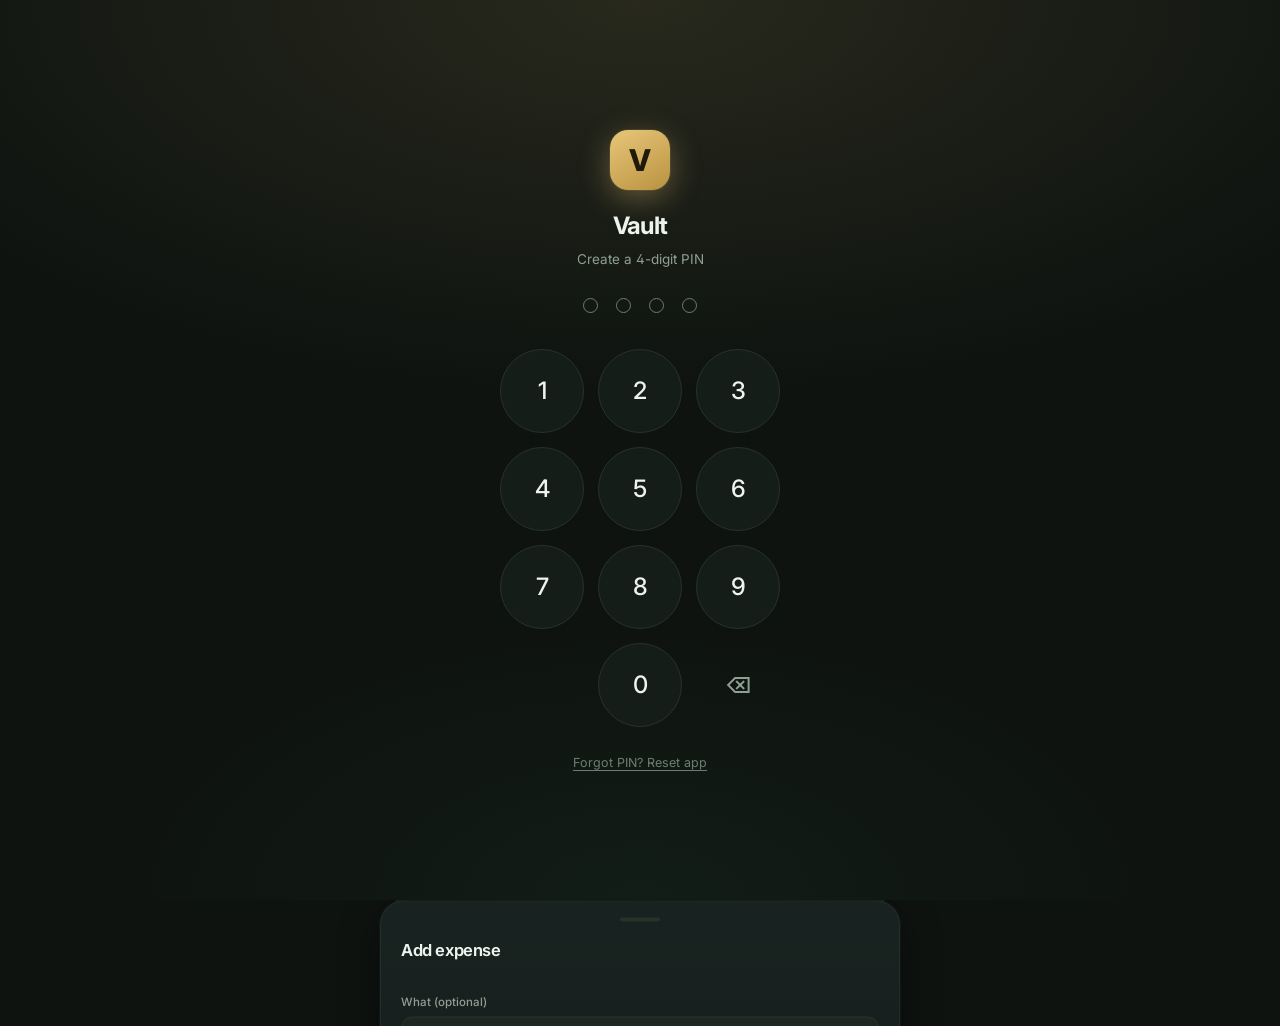
==== commit b7d5c110: "Improve entry UX and add full stats suite - Add-expense sheet: catalog item suggestions per envelope" ====
--- a/index.html
+++ b/index.html
@@ -4,6 +4,10 @@
 <meta charset="utf-8">
 <meta name="viewport" content="width=device-width, initial-scale=1, maximum-scale=1, viewport-fit=cover">
 <meta name="theme-color" content="#0E1310">
+<meta name="apple-mobile-web-app-capable" content="yes">
+<meta name="mobile-web-app-capable" content="yes">
+<meta name="apple-mobile-web-app-status-bar-style" content="black-translucent">
+<meta name="apple-mobile-web-app-title" content="Vault">
 <title>Vault — Budget</title>
 <link rel="preconnect" href="https://fonts.googleapis.com">
 <link rel="preconnect" href="https://fonts.gstatic.com" crossorigin>
@@ -146,7 +150,7 @@
   border:1px solid rgba(99,214,154,.10)}
 .paidbtn.done{color:var(--faint);background:var(--elev);border-color:var(--line)}
 .paidbtn:active{transform:scale(.92)}
-.lock{font-size:10px;color:var(--gold)}
+.hardlock{font-size:10px;color:var(--gold)}
 
 /* ── Chips ────────────────────────────────────────────────── */
 .chips{display:flex;flex-wrap:wrap;gap:8px}
@@ -156,6 +160,9 @@
 .chip .cp{font-family:var(--mono);font-size:11.5px;color:var(--gold);font-variant-numeric:tabular-nums}
 .chip.add{color:var(--mint);border-style:dashed;border-color:rgba(99,214,154,.35);background:transparent}
 .chip.add:active{background:var(--mint-dim);box-shadow:0 0 12px var(--mint-glow)}
+.chip.sel{border-color:var(--gold);background:var(--gold-dim);color:var(--gold);box-shadow:0 0 10px var(--gold-glow)}
+#sheet-sug{margin:-4px 0 16px;max-height:118px;overflow-y:auto;-webkit-overflow-scrolling:touch}
+#sheet-sug:empty{display:none;margin:0}
 
 /* ── Upcoming ─────────────────────────────────────────────── */
 .up{display:flex;align-items:center;gap:12px;padding:12px 0;border-bottom:1px solid var(--line);transition:background .15s}
@@ -227,6 +234,49 @@
 .trend .b.over{background:linear-gradient(180deg,var(--coral),rgba(233,115,101,.6))}
 .trend .cl{font-size:9.5px;color:var(--faint)}
 
+/* ── Extra stats ──────────────────────────────────────────── */
+.dwrap{display:flex;align-items:center;gap:18px}
+.dhole{position:relative;width:126px;height:126px;flex:none}
+.dchart{position:absolute;inset:0;border-radius:50%;
+  -webkit-mask:radial-gradient(circle,transparent 54%,#000 55%);mask:radial-gradient(circle,transparent 54%,#000 55%)}
+.dcenter{position:absolute;inset:0;display:grid;place-items:center;text-align:center}
+.dcenter .t{font-size:16px;font-weight:700}
+.dcenter .l{font-size:9px;color:var(--faint);text-transform:uppercase;letter-spacing:.05em;margin-top:2px}
+.dleg{flex:1;min-width:0}
+.dlr{display:flex;align-items:center;gap:8px;padding:4px 0;font-size:12px}
+.dlr .sw{width:9px;height:9px;border-radius:3px;flex:none}
+.dlr .nm{flex:1;color:var(--muted);white-space:nowrap;overflow:hidden;text-overflow:ellipsis}
+.dlr .pc{color:var(--faint);width:34px;text-align:right;flex:none}
+.dlr .pv{font-weight:640;width:58px;text-align:right;flex:none}
+.cmp-row{display:flex;align-items:center;gap:10px;padding:10px 0;border-bottom:1px solid var(--line)}
+.cmp-row:last-child{border-bottom:none}
+.cmp-row .nm{flex:1;font-size:13px;min-width:0;white-space:nowrap;overflow:hidden;text-overflow:ellipsis}
+.cmp-row .was{font-size:11.5px;color:var(--faint)}
+.cmp-row .now{font-size:13.5px;font-weight:640;width:60px;text-align:right}
+.dpill{font-size:10px;font-weight:700;padding:3px 8px;border-radius:7px;flex:none;min-width:56px;text-align:center}
+.dpill.up{color:var(--coral);background:var(--coral-dim)}
+.dpill.down{color:var(--mint);background:var(--mint-dim)}
+.dpill.flat{color:var(--faint);background:var(--elev)}
+.daily{display:flex;align-items:flex-end;gap:2px;height:72px;margin-top:4px}
+.daily .db{flex:1;min-width:0;background:var(--brand);opacity:.85;border-radius:2px 2px 0 0;min-height:2px}
+.daily .db.hot{background:var(--coral)}
+.daily .db.today{background:var(--gold);box-shadow:0 0 6px rgba(232,199,122,.4);opacity:1}
+.daily .db.zero{background:var(--elev)}
+.dax{display:flex;justify-content:space-between;font-size:9.5px;color:var(--faint);margin-top:5px}
+.toprow{display:flex;align-items:center;gap:11px;padding:10px 0;border-bottom:1px solid var(--line)}
+.toprow:last-child{border-bottom:none}
+.toprow .rk{width:22px;height:22px;border-radius:7px;background:var(--elev);color:var(--faint);display:grid;place-items:center;font-size:11px;font-weight:700;flex:none}
+.toprow:first-child .rk{background:var(--gold-dim);color:var(--gold)}
+.toprow .bi{flex:1;min-width:0}
+.toprow .bn{font-size:13px;font-weight:560;white-space:nowrap;overflow:hidden;text-overflow:ellipsis}
+.toprow .bm{font-size:10.5px;color:var(--muted);margin-top:1px}
+.toprow .ba{font-size:13.5px;font-weight:680}
+.flowbar{display:flex;height:13px;border-radius:8px;overflow:hidden;background:var(--elev);margin:4px 0 12px}
+.flowbar span{height:100%}
+.env{cursor:pointer}
+.env.filt{background:linear-gradient(90deg,rgba(232,199,122,.08),transparent 70%);border-radius:10px;
+  margin-left:-8px;margin-right:-8px;padding-left:8px;padding-right:8px}
+
 /* ── Setup ────────────────────────────────────────────────── */
 .field{margin-bottom:14px}
 .field label{display:block;font-size:11.5px;color:var(--muted);margin-bottom:5px;font-weight:500}
@@ -434,6 +484,26 @@
       <div id="flags"></div>
     </div>
 
+    <div class="card" id="dn-card">
+      <div class="card-h"><h3>Where it went</h3><span class="sub">share by envelope</span></div>
+      <div class="dwrap">
+        <div class="dhole"><div class="dchart" id="dchart"></div>
+          <div class="dcenter"><div><div class="t num" id="dn-tot">€0</div><div class="l">spent</div></div></div>
+        </div>
+        <div class="dleg" id="dn-leg"></div>
+      </div>
+    </div>
+
+    <div class="card" id="cmp-card">
+      <div class="card-h"><h3>Vs last cycle</h3><span class="sub" id="cmp-sub">—</span></div>
+      <div id="cmp"></div>
+    </div>
+
+    <div class="card" id="top-card">
+      <div class="card-h"><h3>Biggest expenses</h3><span class="sub">top 5 this cycle</span></div>
+      <div id="top5"></div>
+    </div>
+
     <div class="card">
       <div class="card-h"><h3>4-month goal</h3><span class="sub" id="goal-range">—</span></div>
       <div class="goal-ring">
@@ -462,7 +532,14 @@
       <div class="stat-row"><span class="lab">Budgeted (envelopes)</span><span class="val num" id="s-budget">€0</span></div>
       <div class="stat-row"><span class="lab">Spent (bills amortized)</span><span class="val num" id="s-spent">€0</span></div>
       <div class="stat-row"><span class="lab">Saved so far</span><span class="val num" id="s-saved" style="color:var(--gold)">€0</span></div>
+      <div class="stat-row"><span class="lab">Savings rate (projected)</span><span class="val num" id="s-rate" style="color:var(--gold)">—</span></div>
       <div class="stat-row"><span class="lab">Daily burn (avg)</span><span class="val num" id="s-burn">€0</span></div>
+    </div>
+
+    <div class="card" id="flow-card">
+      <div class="card-h"><h3>Money flow</h3><span class="sub" id="flow-sub">—</span></div>
+      <div class="flowbar" id="flowbar"></div>
+      <div id="flow-leg"></div>
     </div>
 
     <div class="card">
@@ -475,6 +552,12 @@
       <div class="trend" id="trend"></div>
     </div>
 
+    <div class="card" id="dd-card">
+      <div class="card-h"><h3>Day by day</h3><span class="sub" id="dd-sub">—</span></div>
+      <div class="daily" id="daily"></div>
+      <div class="dax" id="dax"></div>
+    </div>
+
     <div class="card">
       <div class="card-h"><h3>Planned vs actual</h3><span class="sub">per envelope</span></div>
       <div id="pvb"></div>
@@ -483,6 +566,11 @@
     <div class="card">
       <div class="card-h"><h3>Items</h3><span class="sub">bought vs planned</span></div>
       <div id="items"></div>
+    </div>
+
+    <div class="card">
+      <div class="card-h"><h3>Records</h3><span class="sub">all time</span></div>
+      <div id="records"></div>
     </div>
   </section>
 
@@ -511,32 +599,43 @@
       <div class="card-h"><h3>Envelopes</h3><span class="sub">budget · 🔒 = hard limit</span></div>
       <div id="set-cats"></div>
       <div class="divider"></div>
-      <div class="two"><input class="inp" id="nc-name" placeholder="New envelope"><input class="inp num" id="nc-bud" type="number" inputmode="decimal" placeholder="€/mo"></div>
-      <button class="btn ghost" id="add-cat" style="margin-top:9px">Add envelope</button>
+      <div class="two"><input class="inp" id="nc-name" placeholder="New envelope"><input class="inp num" id="nc-bud" type="number" inputmode="decimal" placeholder="€ / cycle"></div>
+      <div class="two" style="margin-top:9px">
+        <select class="inp" id="nc-kind"><option value="var">Flexible spending</option><option value="fixed">Fixed bill</option></select>
+        <button class="btn ghost" id="add-cat" style="margin:0">Add envelope</button>
+      </div>
     </div>
 
     <div class="card">
       <div class="card-h"><h3>Recurring & scheduled</h3><span class="sub">bills · haircut</span></div>
       <div id="set-rec"></div>
       <div class="divider"></div>
-      <div class="field"><input class="inp" id="nr-name" placeholder="Name (e.g. Haircut)"></div>
-      <div class="three">
-        <select class="inp" id="nr-cat"></select>
-        <input class="inp num" id="nr-amt" type="number" inputmode="decimal" placeholder="€">
-        <input class="inp num" id="nr-cov" type="number" inputmode="numeric" placeholder="covers ×1">
+      <div class="two">
+        <div class="field"><label>Name</label><input class="inp" id="nr-name" placeholder="e.g. Haircut"></div>
+        <div class="field"><label>Envelope</label><select class="inp" id="nr-cat"></select></div>
       </div>
-      <div class="three" style="margin-top:8px">
-        <div style="display:flex;align-items:center;gap:6px;font-size:12px;color:var(--muted)">every</div>
-        <input class="inp num" id="nr-n" type="number" inputmode="numeric" placeholder="20">
-        <select class="inp" id="nr-unit"><option value="days">days</option><option value="months">months</option></select>
+      <div class="two">
+        <div class="field"><label>Amount €</label><input class="inp num" id="nr-amt" type="number" inputmode="decimal" placeholder="0.00"></div>
+        <div class="field"><label>Repeats every</label>
+          <div style="display:flex;gap:8px"><input class="inp num" id="nr-n" type="number" inputmode="numeric" placeholder="1" style="width:64px;flex:none"><select class="inp" id="nr-unit"><option value="months">months</option><option value="days">days</option></select></div>
+        </div>
       </div>
-      <div class="field" style="margin-top:8px"><label>Next due date</label><input class="inp num" id="nr-next" type="date"></div>
+      <div class="two">
+        <div class="field"><label>Next due date</label><input class="inp num" id="nr-next" type="date"></div>
+        <div class="field"><label>Spread over cycles</label><input class="inp num" id="nr-cov" type="number" inputmode="numeric" placeholder="1"></div>
+      </div>
       <button class="btn ghost" id="add-rec">Add recurring</button>
-      <div class="hint">“Covers” &gt; 1 spreads one payment across that many cycles (e.g. gym €78 covers 3 → €26/cycle).</div>
-    </div>
-
-    <div class="card">
-      <div class="card-h"><h3>Item catalog</h3><span class="sub">€ price · × qty/cycle</span></div>
+      <div class="hint">Spread over &gt;1 splits one payment across that many cycles — e.g. a €78 gym pass spread over 3 counts €26 against each cycle.</div>
+    </div>
+
+    <div class="card">
+      <div class="card-h"><h3>Item catalog</h3><span class="sub">tap-to-log staples</span></div>
+      <div class="setrow" style="padding:0 0 7px">
+        <span class="sn eyebrow" style="font-size:10px">Item</span>
+        <span class="eyebrow num" style="width:58px;flex:none;text-align:right;font-size:10px">€ price</span>
+        <span class="eyebrow num" style="width:58px;flex:none;text-align:right;font-size:10px">× / cycle</span>
+        <span style="width:30px;flex:none"></span>
+      </div>
       <div id="set-items"></div>
       <div class="divider"></div>
       <div class="field"><input class="inp" id="ni-name" placeholder="Item name (e.g. Milk)"></div>
@@ -595,12 +694,13 @@
   <div class="grab"></div>
   <h3 id="sheet-title">Add expense</h3>
   <div class="catpick" id="sheet-cats"></div>
-  <div class="field"><label>What (optional)</label><input class="inp" id="sh-name" placeholder="e.g. Milk, oats…"></div>
+  <div class="chips" id="sheet-sug"></div>
+  <div class="field"><label>What (optional)</label><input class="inp" id="sh-name" placeholder="e.g. Milk, oats…" enterkeyhint="next"></div>
   <div class="two">
     <div class="field"><label>Quantity</label>
       <div class="qty"><button id="q-minus">−</button><input class="num" id="sh-qty" type="number" inputmode="decimal" value="1"><button id="q-plus">+</button></div>
     </div>
-    <div class="field"><label>Amount €</label><input class="inp num" id="sh-amt" type="number" inputmode="decimal" placeholder="0.00"></div>
+    <div class="field"><label>Amount €</label><input class="inp num" id="sh-amt" type="number" inputmode="decimal" placeholder="0.00" enterkeyhint="done"></div>
   </div>
   <div class="field"><label>Date</label><input class="inp num" id="sh-date" type="date"></div>
   <button class="btn primary" id="sh-save">Log it</button>
@@ -682,7 +782,7 @@
 
 /* ── State ────────────────────────────────────────────────── */
 var S, curP, pinKey=null;
-var sheetCat=null, lastLogged=null, pendingConfirm=null, editingId=null;
+var sheetCat=null, sheetItem=null, sheetUnit=0, lastLogged=null, pendingConfirm=null, editingId=null, envFilter=null;
 
 /* ── Lock / encryption (PIN-gated, RC4 stream + salt) ─────── */
 var LOCKKEY='asca_budget_lock';
@@ -840,27 +940,31 @@
       '<div class="wp num">'+Math.round(wpace?v/wpace*100:0)+'% of pace</div></div>';
   }).join('');
 
-  $('#chips').innerHTML=S.items.slice(0,12).map(function(it){
-    return '<button class="chip" data-item="'+it.id+'">'+esc(it.name.split(' ')[0])+' <span class="cp num">'+eur2(it.price)+'</span></button>';
+  var use={};S.exp.forEach(function(e){if(e.item)use[e.item]=(use[e.item]||0)+1;});
+  $('#chips').innerHTML=S.items.slice().sort(function(a,b){return (use[b.id]||0)-(use[a.id]||0);}).slice(0,12).map(function(it){
+    return '<button class="chip" data-item="'+it.id+'">'+esc(shortName(it.name))+' <span class="cp num">'+eur2(it.price)+'</span></button>';
   }).join('')+'<button class="chip add" data-open-sheet="1">+ Custom</button>';
 
-  $('#env-sub').textContent=eur(spent)+' / '+eur(budget);
+  if(envFilter&&!catOf(envFilter))envFilter=null;
+  $('#env-sub').textContent=eur(spent)+' / '+eur(budget)+' · tap to filter log';
   $('#envelopes').innerHTML=S.cats.map(function(c){
     var sp=sc[c.id]||0,bd=+c.budget||0,pct=bd>0?Math.min(sp/bd*100,100):(sp>0?100:0);
     var over=sp>bd&&bd>0,col=over?'var(--coral)':(pct>85?'var(--amber)':c.color);
     var paid=c.kind==='fixed'&&sp>=bd-0.01&&bd>0;
     var btn=c.kind==='fixed'&&bd>0?'<button class="paidbtn'+(paid?' done':'')+'" data-pay="'+c.id+'">'+(paid?'Covered ✓':'Mark paid')+'</button>':'';
-    return '<div class="env"><div class="env-top"><span class="swatch" style="background:'+c.color+';box-shadow:0 0 6px '+c.color+'"></span>'+
-      '<span class="env-name">'+esc(c.name)+(c.hard?' <span class="lock">🔒</span>':'')+'</span>'+
+    return '<div class="env'+(envFilter===c.id?' filt':'')+'" data-envf="'+c.id+'"><div class="env-top"><span class="swatch" style="background:'+c.color+';box-shadow:0 0 6px '+c.color+'"></span>'+
+      '<span class="env-name">'+esc(c.name)+(c.hard?' <span class="hardlock">🔒</span>':'')+'</span>'+
       (c.kind==='fixed'?'<span class="env-tag">fixed</span>':'')+
       '<span class="env-fig num"><span class="sp" style="color:'+(over?'var(--coral)':'var(--ink)')+'">'+eur(sp)+'</span><span class="bd"> / '+eur(bd)+'</span></span></div>'+
       '<div class="bar"><span style="width:'+pct+'%;background:'+col+'"></span></div>'+
       '<div class="env-foot"><span class="env-left'+(over?' over':'')+'">'+(over?eur(sp-bd)+' over':eur(bd-sp)+' left')+'</span>'+btn+'</div></div>';
   }).join('');
 
-  var list=ledgerFor(curP).slice().sort(function(a,b){return a.date<b.date?1:a.date>b.date?-1:(a.id<b.id?1:-1);});
-  $('#log-count').textContent=list.length+' entries';
-  if(!list.length){$('#ledger').innerHTML='<div class="empty"><b>Nothing logged yet</b>Tap a chip above or the + button.</div>';}
+  var fc=envFilter?catOf(envFilter):null;
+  var list=ledgerFor(curP).filter(function(e){return !fc||e.cat===envFilter;})
+    .sort(function(a,b){return a.date<b.date?1:a.date>b.date?-1:(a.id<b.id?1:-1);});
+  $('#log-count').textContent=fc?list.length+' · '+fc.name+' only':list.length+' entries';
+  if(!list.length){$('#ledger').innerHTML='<div class="empty"><b>'+(fc?'Nothing in '+esc(fc.name)+' yet':'Nothing logged yet')+'</b>'+(fc?'Tap the envelope again to clear the filter.':'Tap a chip above or the + button.')+'</div>';}
   else{$('#ledger').innerHTML=list.map(function(e){
     var c=catOf(e.cat)||{name:'?',color:'#888'};
     var qtxt=(e.qty&&e.qty!=1)?e.qty+'× · ':'';
@@ -874,6 +978,7 @@
   }).join('');}
 }
 function fmtDate(iso){var p=iso.split('-');return (+p[2])+' '+['Jan','Feb','Mar','Apr','May','Jun','Jul','Aug','Sep','Oct','Nov','Dec'][+p[1]-1];}
+function shortName(n){n=String(n).replace(/\s*\(.*?\)/g,'');var s=n.split(' ').slice(0,2).join(' ');return s.length>15?s.slice(0,14)+'…':s;}
 function esc(s){return String(s).replace(/[&<>"]/g,function(c){return{'&':'&amp;','<':'&lt;','>':'&gt;','"':'&quot;'}[c];});}
 
 function renderProjection(){
@@ -927,11 +1032,18 @@
   $('#s-budget').textContent=eur(budget);
   $('#s-spent').textContent=eur(spent);
   $('#s-saved').textContent=eur(inc-spent);
+  $('#s-rate').textContent=inc>0?Math.round((inc-projectedSpend(curP))/inc*100)+'%':'—';
   var dim=daysInP(curP),dn=dayNowOf(curP);
   $('#s-burn').textContent=dn>0?eur2(spent/dn):'€0';
 
   renderFlags();
   renderHistory();
+  renderDonut();
+  renderCompare();
+  renderTop5();
+  renderFlow();
+  renderDaily();
+  renderRecords();
 
   var wq=numWeeks(curP),wsum=new Array(wq).fill(0);
   S.exp.forEach(function(e){var c=contrib(e,curP);if(c&&periodOf(e.date)===curP){var w=weekOf(e.date,curP);if(w>=0&&w<wq)wsum[w]+=c;}});
@@ -1030,6 +1142,147 @@
   $('#goal-hint').innerHTML='Projected by window end: <b style="color:var(--gold)">'+eur(projected)+'</b> ('+done+'/'+months+' cycles in)';
 }
 
+/* ── Extra stats ──────────────────────────────────────────── */
+function renderDonut(){
+  var sc=spentByCat(curP),parts=[],tot=0;
+  S.cats.forEach(function(c){var v=sc[c.id]||0;if(v>0.005){parts.push({name:c.name,color:c.color,v:v});tot+=v;}});
+  Object.keys(sc).forEach(function(id){if(!catOf(id)&&sc[id]>0.005){parts.push({name:'Uncategorised',color:'#6B7E6F',v:sc[id]});tot+=sc[id];}});
+  var card=$('#dn-card');
+  if(tot<=0){card.style.display='none';return;}
+  card.style.display='';
+  parts.sort(function(a,b){return b.v-a.v;});
+  if(parts.length>6){
+    var rest=parts.slice(5),sum=rest.reduce(function(a,p){return a+p.v;},0);
+    parts=parts.slice(0,5);parts.push({name:'Everything else',color:'#6B7E6F',v:sum});
+  }
+  var acc=0,stops=parts.map(function(p){
+    var a0=acc/tot*360;acc+=p.v;
+    return p.color+' '+a0.toFixed(1)+'deg '+(acc/tot*360).toFixed(1)+'deg';
+  });
+  $('#dchart').style.background='conic-gradient('+stops.join(',')+')';
+  $('#dn-tot').textContent=eur(tot);
+  $('#dn-leg').innerHTML=parts.map(function(p){
+    return '<div class="dlr"><span class="sw" style="background:'+p.color+'"></span><span class="nm">'+esc(p.name)+'</span>'+
+      '<span class="pc num">'+Math.round(p.v/tot*100)+'%</span><span class="pv num">'+eur(p.v)+'</span></div>';
+  }).join('');
+}
+
+// spend per envelope up to (but excluding) day index dayN of a cycle
+function spentThroughByCat(key,dayN){
+  var m={};
+  S.exp.forEach(function(e){
+    if(periodOf(e.date)!==key)return;
+    if(dayIndexIn(e.date,key)>=dayN)return;
+    m[e.cat]=(m[e.cat]||0)+(+e.amt||0)/(+e.covers||1);
+  });
+  return m;
+}
+function deltaPill(d){
+  if(Math.abs(d)<1)return '<span class="dpill flat">same</span>';
+  return d>0?'<span class="dpill up num">▲ '+eur(d)+'</span>':'<span class="dpill down num">▼ '+eur(-d)+'</span>';
+}
+function renderCompare(){
+  var prev=shiftP(curP,-1),dn=dayNowOf(curP),partial=isCur();
+  var a=partial?spentThroughByCat(curP,dn):spentByCat(curP);
+  var b=partial?spentThroughByCat(prev,dn):spentByCat(prev);
+  var totA=0,totB=0,k;
+  for(k in a)totA+=a[k];
+  for(k in b)totB+=b[k];
+  var card=$('#cmp-card');
+  if(totA<=0&&totB<=0){card.style.display='none';return;}
+  card.style.display='';
+  $('#cmp-sub').textContent=partial?'first '+dn+' days of each':pLabel(prev)+' → '+pLabel(curP);
+  var rows='<div class="cmp-row"><span class="nm" style="font-weight:640">Total</span>'+
+    '<span class="was num">'+eur(totB)+'</span><span class="now num">'+eur(totA)+'</span>'+deltaPill(totA-totB)+'</div>';
+  S.cats.forEach(function(c){
+    var va=a[c.id]||0,vb=b[c.id]||0;
+    if(va<0.01&&vb<0.01)return;
+    rows+='<div class="cmp-row"><span class="nm">'+esc(c.name)+'</span>'+
+      '<span class="was num">'+eur(vb)+'</span><span class="now num">'+eur(va)+'</span>'+deltaPill(va-vb)+'</div>';
+  });
+  $('#cmp').innerHTML=rows;
+}
+
+function renderTop5(){
+  var list=ledgerFor(curP).slice().sort(function(a,b){return (+b.amt||0)-(+a.amt||0);}).slice(0,5);
+  var card=$('#top-card');
+  if(!list.length){card.style.display='none';return;}
+  card.style.display='';
+  $('#top5').innerHTML=list.map(function(e,i){
+    var c=catOf(e.cat)||{name:'—'};
+    return '<div class="toprow"><span class="rk num">'+(i+1)+'</span>'+
+      '<div class="bi"><div class="bn">'+esc(e.name||c.name)+'</div><div class="bm">'+esc(c.name)+' · '+fmtDate(e.date)+'</div></div>'+
+      '<span class="ba num">'+eur2(e.amt)+'</span></div>';
+  }).join('');
+}
+
+function renderFlow(){
+  var inc=income(),card=$('#flow-card');
+  if(inc<=0){card.style.display='none';return;}
+  card.style.display='';
+  var sc=spentByCat(curP),fixed=0;
+  S.cats.forEach(function(c){if(c.kind==='fixed')fixed+=sc[c.id]||0;});
+  var tot=totalSpent(curP),flex=Math.max(tot-fixed,0),left=inc-tot;
+  var fp=Math.min(fixed/inc*100,100),xp=Math.min(flex/inc*100,100-fp),lp=left>0?Math.max(100-fp-xp,0):0;
+  $('#flowbar').innerHTML='<span style="width:'+fp+'%;background:#7C93FF"></span>'+
+    '<span style="width:'+xp+'%;background:var(--mint)"></span>'+
+    '<span style="width:'+lp+'%;background:var(--gold)"></span>';
+  $('#flow-sub').textContent='saving ~'+Math.round(Math.max(inc-projectedSpend(curP),0)/inc*100)+'% of income';
+  function row(col,nm,v){return '<div class="dlr"><span class="sw" style="background:'+col+'"></span><span class="nm">'+nm+'</span>'+
+    '<span class="pc num">'+Math.round(v/inc*100)+'%</span><span class="pv num">'+eur(v)+'</span></div>';}
+  $('#flow-leg').innerHTML=row('#7C93FF','Fixed bills',fixed)+row('var(--mint)','Flexible spending',flex)+
+    row(left<0?'var(--coral)':'var(--gold)',left<0?'Overspent':'Not spent yet',Math.abs(left));
+}
+
+function renderDaily(){
+  var dim=daysInP(curP),arr=new Array(dim).fill(0);
+  S.exp.forEach(function(e){
+    var c=contrib(e,curP);
+    if(c&&periodOf(e.date)===curP){var d=dayIndexIn(e.date,curP);if(d>=0&&d<dim)arr[d]+=c;}
+  });
+  var tot=0;arr.forEach(function(v){tot+=v;});
+  var card=$('#dd-card');
+  if(tot<=0){card.style.display='none';return;}
+  card.style.display='';
+  var mx=Math.max.apply(null,arr),ti=isCur()?dayNowOf(curP)-1:-1;
+  var avg=tot/Math.max(dayNowOf(curP)||dim,1);
+  $('#dd-sub').textContent='avg '+eur2(avg)+'/day · peak '+eur(mx);
+  $('#daily').innerHTML=arr.map(function(v,i){
+    var cls=i===ti?' today':v<=0?' zero':(v>avg*2?' hot':'');
+    return '<div class="db'+cls+'" style="height:'+(mx>0?Math.max(v/mx*100,3):3)+'%" title="Day '+(i+1)+': '+eur(v)+'"></div>';
+  }).join('');
+  $('#dax').innerHTML='<span>'+fmtDate(isoOf(pStart(curP)))+'</span><span>'+fmtDate(isoOf(pEnd(curP)))+'</span>';
+}
+
+function renderRecords(){
+  if(!S.exp.length){$('#records').innerHTML='<div class="hint">Log a few expenses and your all-time records show up here.</div>';return;}
+  var inc=income(),per={},total=0;
+  S.exp.forEach(function(e){per[periodOf(e.date)]=1;total+=(+e.amt||0);});
+  var keys=Object.keys(per).sort(),now=curPnow();
+  var past=keys.filter(function(x){return x<now;});
+  var best=null,sumSp=0;
+  past.forEach(function(x){
+    var sp=totalSpent(x);sumSp+=sp;
+    var sv=inc-sp;
+    if(best===null||sv>best.v)best={k:x,v:sv};
+  });
+  var seen={},ns=0,dn=dayNowOf(now),start=isoOf(pStart(now));
+  S.exp.forEach(function(e){if(periodOf(e.date)===now)seen[e.date]=1;});
+  for(var i=0;i<dn;i++)if(!seen[addDaysISO(start,i)])ns++;
+  var wd=[0,0,0,0,0,0,0],wn=['Sunday','Monday','Tuesday','Wednesday','Thursday','Friday','Saturday'],wi=0;
+  S.exp.forEach(function(e){wd[parseISO(e.date).getDay()]+=(+e.amt||0)/(+e.covers||1);});
+  wd.forEach(function(v,i){if(v>wd[wi])wi=i;});
+  var rows='';
+  function r(l,v,col){rows+='<div class="stat-row"><span class="lab">'+l+'</span><span class="val num"'+(col?' style="color:'+col+'"':'')+'>'+v+'</span></div>';}
+  r('Entries logged',S.exp.length+' · '+eur(total));
+  r('Cycles tracked',keys.length);
+  if(inc>0&&best)r('Best cycle · '+pLabel(best.k),eur(best.v)+' saved','var(--gold)');
+  if(past.length)r('Avg spend per cycle',eur(sumSp/past.length));
+  r('No-spend days this cycle',ns+' of '+dn,ns>0?'var(--mint)':null);
+  if(wd[wi]>0)r('Priciest weekday',wn[wi]);
+  $('#records').innerHTML=rows;
+}
+
 /* ── SETUP ────────────────────────────────────────────────── */
 function renderSetup(){
   $('#in-blocked').value=S.income.blocked;
@@ -1093,6 +1346,8 @@
 /* ── Add / confirm / delete ───────────────────────────────── */
 function commit(o){
   S.exp.push({id:uid(),date:o.date||todayISO(),cat:o.cat,item:o.item||null,name:o.name||'',qty:o.qty||1,amt:+o.amt||0,covers:+o.covers||1});
+  S.lastCat=o.cat;
+  if(navigator.vibrate)try{navigator.vibrate(8);}catch(err){}
   save();renderAll();return S.exp[S.exp.length-1];
 }
 // gate hard limits before committing
@@ -1111,33 +1366,39 @@
 }
 function logItem(it){
   tryAdd({cat:it.cat,item:it.id,name:it.name,qty:1,amt:it.price,date:logDateFor()},function(e){
-    lastLogged=e;showToast('Logged <b>'+esc(it.name.split(' ')[0])+'</b> '+eur2(it.price),true);
+    lastLogged=e;showToast('Logged <b>'+esc(shortName(it.name))+'</b> '+eur2(it.price),undoLast);
   });
 }
 function delExpense(id){S.exp=S.exp.filter(function(e){return e.id!==id;});save();renderAll();}
 
-function askConfirm(title,msg,cb){
+function askConfirm(title,msg,cb,okLabel){
   pendingConfirm=cb;$('#cm-title').innerHTML=title;$('#cm-msg').innerHTML=msg;
+  $('#cm-ok').textContent=okLabel||'Log anyway';
   $('#cscrim').classList.add('open');$('#cmodal').classList.add('open');
 }
 function closeConfirm(){pendingConfirm=null;$('#cscrim').classList.remove('open');$('#cmodal').classList.remove('open');}
 
 /* ── Toast ────────────────────────────────────────────────── */
 var toastTimer;
-function showToast(html,undo){
+function showToast(html,undoFn){
   var t=$('#toast');
-  t.innerHTML='<span>'+html+'</span>'+(undo?'<button id="undo">Undo</button>':'');
+  t.innerHTML='<span>'+html+'</span>'+(undoFn?'<button id="undo">Undo</button>':'');
   t.classList.add('show');clearTimeout(toastTimer);toastTimer=setTimeout(function(){t.classList.remove('show');},3400);
-  if(undo)$('#undo').onclick=function(){if(lastLogged){delExpense(lastLogged.id);lastLogged=null;}t.classList.remove('show');};
-}
+  if(undoFn)$('#undo').onclick=function(){undoFn();t.classList.remove('show');};
+}
+function undoLast(){if(lastLogged){delExpense(lastLogged.id);lastLogged=null;}}
 
 /* ── Sheet ────────────────────────────────────────────────── */
 function openSheet(prefill){
+  if(!S.cats.length){showToast('Add an envelope in Setup first');return;}
   editingId=prefill&&prefill.editId?prefill.editId:null;
-  sheetCat=prefill&&prefill.cat?prefill.cat:S.cats[0].id;
+  sheetCat=prefill&&prefill.cat?prefill.cat:(catOf(S.lastCat)?S.lastCat:S.cats[0].id);
+  sheetItem=prefill&&prefill.item?prefill.item:null;
+  sheetUnit=(sheetItem&&prefill.qty>0)?(+prefill.amt||0)/(+prefill.qty):0;
   $('#sheet-cats').innerHTML=S.cats.map(function(c){
     return '<button class="cp2'+(c.id===sheetCat?' sel':'')+'" data-scat="'+c.id+'"><span class="sw" style="background:'+c.color+'"></span>'+esc(c.name)+'</button>';
   }).join('');
+  renderSug();
   $('#sh-name').value=prefill&&prefill.name?prefill.name:'';
   $('#sh-qty').value=prefill&&prefill.qty?prefill.qty:1;
   $('#sh-amt').value=prefill&&prefill.amt!=null?prefill.amt:'';
@@ -1147,9 +1408,23 @@
   $('#sh-save').textContent=editingId?'Save changes':'Log it';
   $('#scrim').classList.add('open');$('#sheet').classList.add('open');
 }
+// catalog items for the picked envelope, tap to prefill name + price
+function renderSug(){
+  var its=S.items.filter(function(i){return i.cat===sheetCat;});
+  $('#sheet-sug').innerHTML=its.map(function(it){
+    return '<button class="chip'+(it.id===sheetItem?' sel':'')+'" data-sug="'+it.id+'">'+esc(shortName(it.name))+' <span class="cp num">'+eur2(it.price)+'</span></button>';
+  }).join('');
+}
+function syncSheetAmt(){
+  if(sheetUnit>0){
+    var q=parseFloat($('#sh-qty').value)||1;
+    $('#sh-amt').value=(Math.round(q*sheetUnit*100)/100);
+    $('#sh-amt').style.borderColor='';
+  }
+}
 function editExpense(id){
   var e=S.exp.filter(function(x){return x.id===id;})[0];if(!e)return;
-  openSheet({cat:e.cat,name:e.name,qty:e.qty,amt:e.amt,date:e.date,editId:e.id});
+  openSheet({cat:e.cat,name:e.name,qty:e.qty,amt:e.amt,date:e.date,item:e.item,editId:e.id});
 }
 function closeSheet(){$('#scrim').classList.remove('open');$('#sheet').classList.remove('open');}
 
@@ -1158,9 +1433,11 @@
   var r=(S.recurring||[]).filter(function(x){return x.id===id;})[0];if(!r)return;
   tryAdd({cat:r.cat,name:r.name,qty:1,amt:r.amount,covers:+r.covers||1,date:r.next},function(e){
     lastLogged=e;
+    var prevNext=r.next;
     r.next=r.unit==='months'?addMonthsISO(r.next,+r.n||1):addDaysISO(r.next,+r.n||1);
     save();renderAll();
-    showToast('Logged <b>'+esc(r.name)+'</b> '+eur(r.amount)+' · next '+fmtDate(r.next),true);
+    showToast('Logged <b>'+esc(r.name)+'</b> '+eur(r.amount)+' · next '+fmtDate(r.next),
+      function(){undoLast();r.next=prevNext;save();renderAll();});
   });
 }
 
@@ -1176,41 +1453,62 @@
 $('#mnext').onclick=function(){curP=shiftP(curP,1);renderAll();};
 
 $('#v-home').addEventListener('click',function(e){
-  var t=e.target.closest('[data-item],[data-del],[data-edit],[data-pay],[data-open-sheet],[data-logrec]');if(!t)return;
+  var t=e.target.closest('[data-item],[data-del],[data-edit],[data-pay],[data-open-sheet],[data-logrec],[data-envf]');if(!t)return;
   if(t.dataset.item){var it=S.items.filter(function(x){return x.id===t.dataset.item;})[0];if(it)logItem(it);}
-  else if(t.dataset.del)delExpense(t.dataset.del);
+  else if(t.dataset.del){
+    var ex=S.exp.filter(function(x){return x.id===t.dataset.del;})[0];
+    delExpense(t.dataset.del);
+    if(ex)showToast('Deleted <b>'+esc(ex.name||(catOf(ex.cat)||{name:'entry'}).name)+'</b> '+eur2(ex.amt),
+      function(){S.exp.push(ex);save();renderAll();});
+  }
   else if(t.dataset.edit)editExpense(t.dataset.edit);
   else if(t.dataset.pay)payFixed(t.dataset.pay);
   else if(t.dataset.logrec)logRecurring(t.dataset.logrec);
   else if(t.dataset.openSheet)openSheet(null);
+  else if(t.dataset.envf){envFilter=envFilter===t.dataset.envf?null:t.dataset.envf;renderHome();}
 });
 function payFixed(cid){
   var c=catOf(cid);if(!c)return;
   var already=spentByCat(curP)[cid]||0,due=(+c.budget||0)-already;
   if(due<=0.01){showToast(esc(c.name)+' already covered');return;}
   tryAdd({cat:cid,name:c.name+' (bill)',qty:1,amt:due,date:logDateFor()},function(e){
-    lastLogged=e;showToast('<b>'+esc(c.name)+'</b> marked paid '+eur(due),true);
+    lastLogged=e;showToast('<b>'+esc(c.name)+'</b> marked paid '+eur(due),undoLast);
   });
 }
 
 $('#fab').onclick=function(){openSheet(null);};
 $('#scrim').onclick=closeSheet;
 $('#sheet-cats').addEventListener('click',function(e){var t=e.target.closest('[data-scat]');if(!t)return;
-  sheetCat=t.dataset.scat;$$('#sheet-cats .cp2').forEach(function(x){x.classList.toggle('sel',x.dataset.scat===sheetCat);});});
-$('#q-minus').onclick=function(){var q=$('#sh-qty');q.value=Math.max(0.5,(+q.value||1)-1);};
-$('#q-plus').onclick=function(){var q=$('#sh-qty');q.value=(+q.value||0)+1;};
+  sheetCat=t.dataset.scat;sheetItem=null;sheetUnit=0;
+  $$('#sheet-cats .cp2').forEach(function(x){x.classList.toggle('sel',x.dataset.scat===sheetCat);});
+  renderSug();});
+$('#sheet-sug').addEventListener('click',function(e){var t=e.target.closest('[data-sug]');if(!t)return;
+  var it=itm(t.dataset.sug);if(!it)return;
+  sheetItem=it.id;sheetUnit=+it.price||0;
+  $('#sh-name').value=it.name;
+  syncSheetAmt();
+  $$('#sheet-sug .chip').forEach(function(x){x.classList.toggle('sel',x.dataset.sug===sheetItem);});});
+$('#q-minus').onclick=function(){var q=$('#sh-qty');q.value=Math.max(0.5,(+q.value||1)-1);syncSheetAmt();};
+$('#q-plus').onclick=function(){var q=$('#sh-qty');q.value=(+q.value||0)+1;syncSheetAmt();};
+$('#sh-qty').oninput=syncSheetAmt;
+$('#sh-name').oninput=function(){ // typing a different name unlinks the catalog item
+  var it=sheetItem&&itm(sheetItem);
+  if(it&&this.value!==it.name){sheetItem=null;sheetUnit=0;$$('#sheet-sug .chip').forEach(function(x){x.classList.remove('sel');});}
+};
+$('#sh-name').addEventListener('keydown',function(e){if(e.key==='Enter'){e.preventDefault();$('#sh-amt').focus();}});
+$('#sh-amt').addEventListener('keydown',function(e){if(e.key==='Enter'){e.preventDefault();$('#sh-save').click();}});
 $('#sh-save').onclick=function(){
   var amt=parseFloat($('#sh-amt').value);
   if(!amt||amt<=0){$('#sh-amt').focus();$('#sh-amt').style.borderColor='var(--coral)';return;}
-  var o={cat:sheetCat,name:$('#sh-name').value.trim(),qty:parseFloat($('#sh-qty').value)||1,amt:amt,date:$('#sh-date').value||logDateFor()};
+  var o={cat:sheetCat,item:sheetItem,name:$('#sh-name').value.trim(),qty:parseFloat($('#sh-qty').value)||1,amt:amt,date:$('#sh-date').value||logDateFor()};
   var eid=editingId;editingId=null;
   closeSheet();
   if(eid){
     var e=S.exp.filter(function(x){return x.id===eid;})[0];
-    if(e){e.cat=o.cat;e.name=o.name;e.qty=o.qty;e.amt=o.amt;e.date=o.date;save();renderAll();showToast('Entry updated');}
+    if(e){e.cat=o.cat;e.item=o.item;e.name=o.name;e.qty=o.qty;e.amt=o.amt;e.date=o.date;save();renderAll();showToast('Entry updated');}
     return;
   }
-  tryAdd(o,function(){showToast('Logged '+eur2(amt));});
+  tryAdd(o,function(e){lastLogged=e;showToast('Logged '+eur2(amt),undoLast);});
 };
 
 $('#cscrim').onclick=closeConfirm;
@@ -1231,7 +1529,12 @@
 $('#v-setup').addEventListener('click',function(e){
   var t=e.target.closest('[data-crm],[data-irm],[data-rrm],[data-hard],[data-ovrm]');if(!t)return;
   if(t.dataset.hard){var c=catOf(t.dataset.hard);if(c){c.hard=!c.hard;save();renderSetup();renderHome();}}
-  else if(t.dataset.crm){S.cats=S.cats.filter(function(c){return c.id!==t.dataset.crm;});save();renderSetup();renderHome();}
+  else if(t.dataset.crm){
+    var cid=t.dataset.crm,cdel=catOf(cid);
+    askConfirm('Delete envelope?',
+      'Remove <b>'+esc(cdel?cdel.name:'this envelope')+'</b>? Its logged expenses stay in the ledger but lose their category.',
+      function(){S.cats=S.cats.filter(function(c){return c.id!==cid;});save();renderSetup();renderHome();},'Delete');
+  }
   else if(t.dataset.irm){S.items=S.items.filter(function(i){return i.id!==t.dataset.irm;});save();renderSetup();renderHome();}
   else if(t.dataset.rrm){S.recurring=S.recurring.filter(function(r){return r.id!==t.dataset.rrm;});save();renderSetup();renderHome();}
   else if(t.dataset.ovrm){if(S.cycleDays)delete S.cycleDays[t.dataset.ovrm];save();renderAll();}
@@ -1254,7 +1557,7 @@
 $('#add-cat').onclick=function(){
   var n=$('#nc-name').value.trim();if(!n)return;
   var pal=['#7C93FF','#B98CFF','#63D69A','#E8C77A','#E080B0','#E97365','#4FC8D6','#B0895C'];
-  S.cats.push({id:uid(),name:n,budget:parseFloat($('#nc-bud').value)||0,kind:'var',color:pal[S.cats.length%pal.length],hard:false});
+  S.cats.push({id:uid(),name:n,budget:parseFloat($('#nc-bud').value)||0,kind:$('#nc-kind').value==='fixed'?'fixed':'var',color:pal[S.cats.length%pal.length],hard:false});
   $('#nc-name').value='';$('#nc-bud').value='';save();renderSetup();renderHome();
 };
 $('#add-item').onclick=function(){
@@ -1342,6 +1645,14 @@
   else{entered='';updateDots();lockErr('Wrong PIN');}
 }
 $('#keypad').addEventListener('click',function(e){var t=e.target.closest('[data-k]');if(t)pressKey(t.dataset.k);});
+document.addEventListener('keydown',function(e){
+  if($('#lock').classList.contains('show')){
+    if(e.key>='0'&&e.key<='9')pressKey(e.key);
+    else if(e.key==='Backspace')pressKey('del');
+    return;
+  }
+  if(e.key==='Escape'){closeSheet();closeConfirm();}
+});
 $('#lock-reset').onclick=function(){
   if(confirm('Reset the app? This erases all data on this device and sets a new PIN.')){
     Object.keys(localStorage).forEach(function(k){if(k.indexOf('asca_budget')===0)localStorage.removeItem(k);});
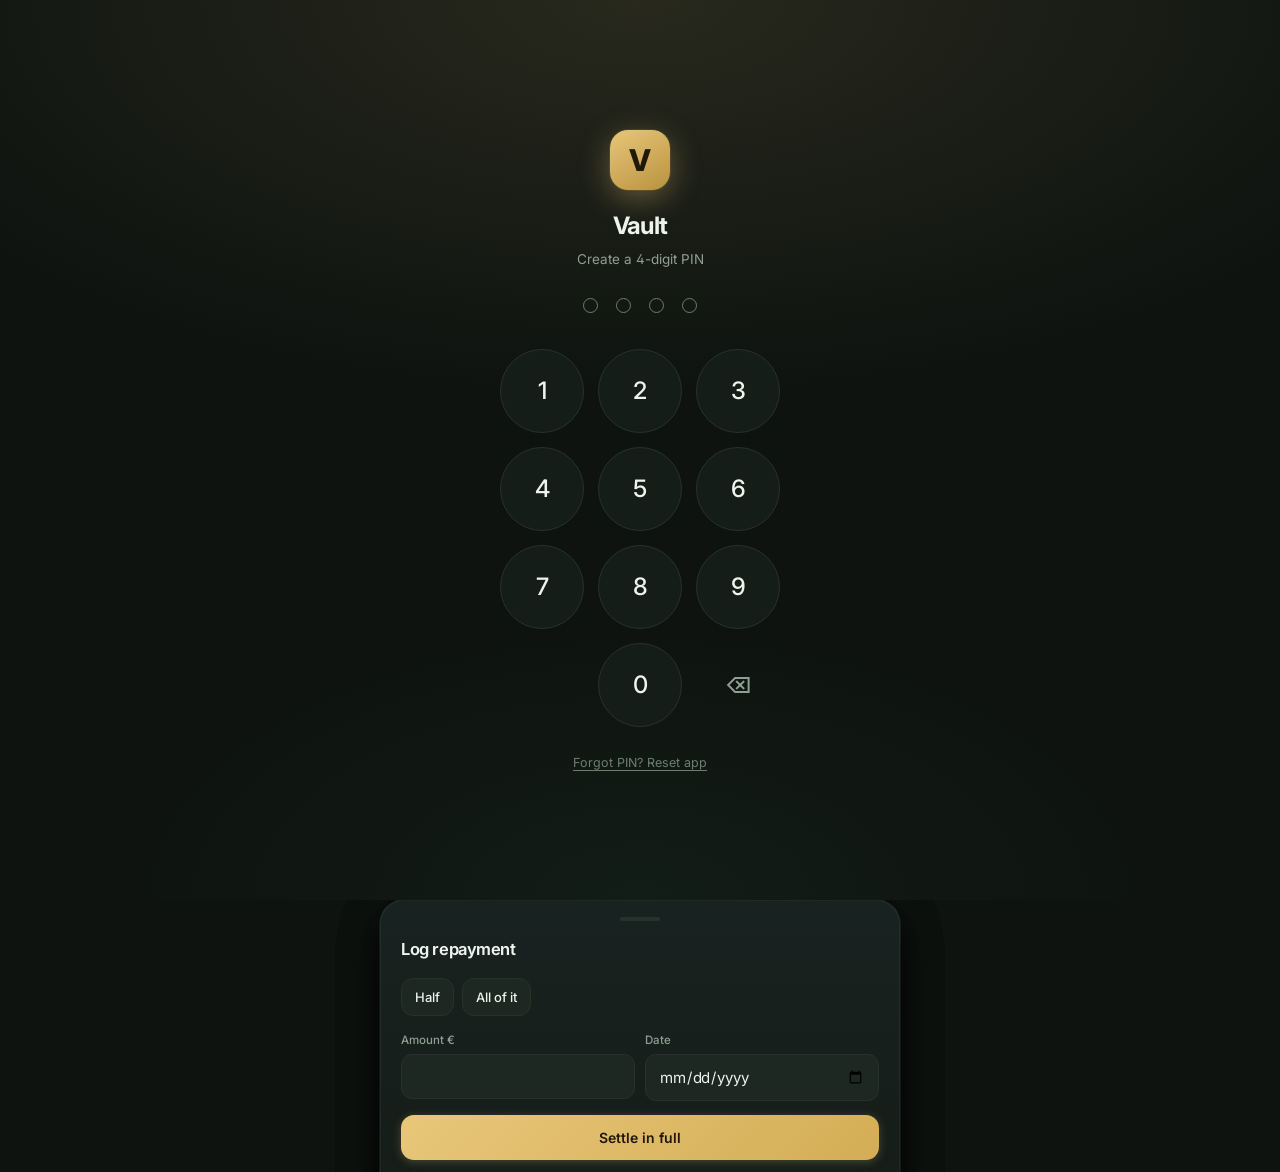
==== commit 4efbc0b9: "Add lent & borrowed IOU tracker Track money lent to friends and money borrowed, kept fully separate " ====
--- a/index.html
+++ b/index.html
@@ -190,6 +190,34 @@
 .led .del:active{color:var(--coral);background:var(--elev);transform:scale(.88)}
 .empty{text-align:center;color:var(--faint);font-size:13px;padding:30px 10px}
 .empty b{display:block;color:var(--muted);font-size:14px;margin-bottom:4px}
+
+/* ── Loans (lent & borrowed) ──────────────────────────────── */
+.loan-sum{display:grid;grid-template-columns:1fr 1fr 1fr;gap:1px;background:var(--line);border-radius:14px;overflow:hidden;margin-bottom:6px}
+.loan-sum div{background:var(--surface);padding:10px 12px}
+.loan-sum .k{font-size:10px;color:var(--faint);text-transform:uppercase;letter-spacing:.06em}
+.loan-sum .v{font-size:15px;font-weight:640;margin-top:3px}
+.loan{display:flex;align-items:center;gap:11px;padding:12px 0;border-bottom:1px solid var(--line)}
+.loan:last-child{border-bottom:none}
+.loan .li{flex:1;min-width:0}
+.loan .ln{font-size:13.5px;font-weight:560;white-space:nowrap;overflow:hidden;text-overflow:ellipsis}
+.loan .lm{font-size:11px;color:var(--muted);margin-top:2px}
+.loan .lm .ldue{color:var(--amber)}
+.loan .lm .lover{color:var(--coral);font-weight:600}
+.loan .la{font-size:13.5px;font-weight:640;flex:none}
+.loan.lent .la{color:var(--gold)}
+.loan.borrowed .la{color:var(--coral)}
+.loan.done{opacity:.55}
+.loan.done .la{color:var(--faint)}
+.loan .settle{font-size:11px;font-weight:600;color:var(--mint);background:var(--mint-dim);padding:5px 11px;border-radius:9px;border:1px solid rgba(99,214,154,.10);flex:none;transition:transform .1s}
+.loan .settle:active{transform:scale(.92)}
+.loan .edit,.loan .del{color:var(--faint);padding:9px 5px;font-size:14px;border-radius:8px;transition:all .12s;flex:none}
+.loan .del{padding:9px 8px;margin-right:-8px;font-size:15px}
+.loan .edit:active{color:var(--gold);background:var(--elev)}
+.loan .del:active{color:var(--coral);background:var(--elev)}
+.seg{display:flex;background:var(--elev);border:1px solid var(--line);border-radius:12px;padding:4px;gap:4px;margin-bottom:16px}
+.seg button{flex:1;padding:10px;border-radius:9px;font-size:13px;font-weight:600;color:var(--muted);transition:all .15s}
+.seg button.sel{background:var(--gold-dim);color:var(--gold);box-shadow:0 0 8px var(--gold-glow)}
+.seg button.sel.neg{background:var(--coral-dim);color:var(--coral);box-shadow:none}
 
 /* ── Stats ────────────────────────────────────────────────── */
 .stat-row{display:flex;justify-content:space-between;align-items:center;padding:11px 0;border-bottom:1px solid var(--line);transition:background .12s}
@@ -471,6 +499,13 @@
       <div id="envelopes"></div>
     </div>
 
+    <div class="card" id="loan-card">
+      <div class="card-h"><h3>Lent &amp; borrowed</h3><button class="sub" id="loan-sub">—</button></div>
+      <div class="loan-sum" id="loan-sum"></div>
+      <div id="loans"></div>
+      <button class="btn ghost" id="add-loan" style="margin-top:12px">+ Lend / borrow money</button>
+    </div>
+
     <div class="card">
       <div class="card-h"><h3>This cycle's log</h3><span class="sub" id="log-count">—</span></div>
       <div id="ledger"></div>
@@ -532,6 +567,8 @@
       <div class="stat-row"><span class="lab">Budgeted (envelopes)</span><span class="val num" id="s-budget">€0</span></div>
       <div class="stat-row"><span class="lab">Spent (bills amortized)</span><span class="val num" id="s-spent">€0</span></div>
       <div class="stat-row"><span class="lab">Saved so far</span><span class="val num" id="s-saved" style="color:var(--gold)">€0</span></div>
+      <div class="stat-row" id="sr-lent" style="display:none"><span class="lab">Lent out · still yours</span><span class="val num" id="s-lent" style="color:var(--gold)">€0</span></div>
+      <div class="stat-row" id="sr-owe" style="display:none"><span class="lab">Borrowed · you owe</span><span class="val num" id="s-owe" style="color:var(--coral)">€0</span></div>
       <div class="stat-row"><span class="lab">Savings rate (projected)</span><span class="val num" id="s-rate" style="color:var(--gold)">—</span></div>
       <div class="stat-row"><span class="lab">Daily burn (avg)</span><span class="val num" id="s-burn">€0</span></div>
     </div>
@@ -666,6 +703,7 @@
     <div class="card">
       <div class="card-h"><h3>Data</h3><span class="sub">backup & export</span></div>
       <button class="btn ghost" id="exp-csv">Export CSV (spreadsheet)</button>
+      <button class="btn ghost" id="exp-ious">Export IOUs (CSV)</button>
       <button class="btn ghost" id="exp-json">Export backup (JSON)</button>
       <button class="btn ghost" id="imp-json">Import backup</button>
       <input type="file" id="imp-file" accept="application/json" hidden>
@@ -704,6 +742,44 @@
   </div>
   <div class="field"><label>Date</label><input class="inp num" id="sh-date" type="date"></div>
   <button class="btn primary" id="sh-save">Log it</button>
+</div>
+
+<!-- Lend / borrow sheet -->
+<div class="sheet" id="lsheet">
+  <div class="grab"></div>
+  <h3 id="lsheet-title">Lend / borrow</h3>
+  <div class="seg" id="l-dir">
+    <button data-dir="lent" class="sel">I lent money</button>
+    <button data-dir="borrowed">I borrowed</button>
+  </div>
+  <div class="field"><label>Who</label><input class="inp" id="l-person" list="l-people" placeholder="e.g. Rohit" enterkeyhint="next"><datalist id="l-people"></datalist></div>
+  <div class="two">
+    <div class="field"><label>Amount €</label><input class="inp num" id="l-amt" type="number" inputmode="decimal" placeholder="0.00"></div>
+    <div class="field"><label>Date</label><input class="inp num" id="l-date" type="date"></div>
+  </div>
+  <div class="two">
+    <div class="field"><label>Due back (optional)</label><input class="inp num" id="l-due" type="date"></div>
+    <div class="field"><label>Note (optional)</label><input class="inp" id="l-note" placeholder="e.g. dinner split"></div>
+  </div>
+  <button class="btn primary" id="l-save">Save</button>
+  <div class="hint">IOUs live outside your budget — they never count as spending, income or savings. Money you lend stays counted as yours until it comes back.</div>
+</div>
+
+<!-- Repayment sheet -->
+<div class="sheet" id="psheet">
+  <div class="grab"></div>
+  <h3 id="psheet-title">Log repayment</h3>
+  <div class="chips" style="margin-bottom:16px">
+    <button class="chip" id="p-half">Half</button>
+    <button class="chip" id="p-all">All of it</button>
+  </div>
+  <div class="two">
+    <div class="field"><label>Amount €</label><input class="inp num" id="p-amt" type="number" inputmode="decimal"></div>
+    <div class="field"><label>Date</label><input class="inp num" id="p-date" type="date"></div>
+  </div>
+  <div id="p-hist"></div>
+  <button class="btn primary" id="p-save">Settle in full</button>
+  <div class="hint" id="p-hint"></div>
 </div>
 
 <!-- Hard-limit confirm -->
@@ -776,6 +852,7 @@
       {id:'r_gym',name:'Gym (3-month pass)',cat:'gym',amount:78,covers:3,unit:'months',n:3,next:'2026-08-13'},
       {id:'r_hair',name:'Haircut',cat:'grooming',amount:28,covers:1,unit:'days',n:20,next:'2026-08-05'}
     ],
+    loans:[],
     exp:[]
   };
 }
@@ -812,6 +889,7 @@
 function initApp(){
   S=load();
   if(!S.cycleDays)S.cycleDays={};
+  if(!S.loans)S.loans=[];
   curP=periodOf(todayISO()); // always open on the cycle that contains today
   if(!localStorage.getItem(KEY))save(); // persist defaults encrypted on first unlock
   renderAll();
@@ -960,6 +1038,8 @@
       '<div class="env-foot"><span class="env-left'+(over?' over':'')+'">'+(over?eur(sp-bd)+' over':eur(bd-sp)+' left')+'</span>'+btn+'</div></div>';
   }).join('');
 
+  renderLoans();
+
   var fc=envFilter?catOf(envFilter):null;
   var list=ledgerFor(curP).filter(function(e){return !fc||e.cat===envFilter;})
     .sort(function(a,b){return a.date<b.date?1:a.date>b.date?-1:(a.id<b.id?1:-1);});
@@ -1002,6 +1082,52 @@
   $('#proj-foot').innerHTML=start>0
     ? 'From '+eur(start)+' today, saving '+eur(rate)+'/mo at your plan.'
     : 'Starting from €0 today, at your plan of '+eur(rate)+'/mo. Every euro you don’t spend lands here.';
+}
+
+/* ── Loans: lent & borrowed — kept outside all budget math ── */
+var showSettledLoans=false;
+function loanOf(id){return (S.loans||[]).filter(function(l){return l.id===id;})[0];}
+function paidOf(l){return (l.pays||[]).reduce(function(a,p){return a+(+p.amt||0);},0);}
+function remainOf(l){return Math.max((+l.amt||0)-paidOf(l),0);}
+function renderLoans(){
+  var loans=S.loans||[];
+  var open=loans.filter(function(l){return !l.settled;}),done=loans.filter(function(l){return l.settled;});
+  var lent=0,bor=0;
+  open.forEach(function(l){if(l.dir==='borrowed')bor+=remainOf(l);else lent+=remainOf(l);});
+  var sub=$('#loan-sub');
+  sub.textContent=done.length?(showSettledLoans?'hide settled':done.length+' settled · show'):(open.length?open.length+' open':'outside the budget');
+  sub.style.textDecoration=done.length?'underline':'';
+  var net=lent-bor,sumEl=$('#loan-sum');
+  if(open.length){sumEl.style.display='';
+    sumEl.innerHTML='<div><div class="k">Out with friends</div><div class="v num" style="color:var(--gold)">'+eur(lent)+'</div></div>'+
+      '<div><div class="k">You owe</div><div class="v num" style="color:'+(bor>0?'var(--coral)':'var(--ink)')+'">'+eur(bor)+'</div></div>'+
+      '<div><div class="k">Net</div><div class="v num">'+(net>=0?'+':'')+eur(net)+'</div></div>';
+  }else sumEl.style.display='none';
+  var byDate=function(a,b){return a.date<b.date?1:-1;};
+  var list=open.slice().sort(byDate).concat(showSettledLoans?done.slice().sort(byDate):[]);
+  if(!list.length){
+    $('#loans').innerHTML=loans.length
+      ? '<div class="empty" style="padding:14px 10px"><b>All settled ✓</b>Everything you lent came back.</div>'
+      : '<div class="empty" style="padding:14px 10px"><b>No IOUs yet</b>Money you lend stays counted as yours — it never touches your spending or savings.</div>';
+    return;
+  }
+  $('#loans').innerHTML=list.map(function(l){
+    var isLent=l.dir!=='borrowed',rem=remainOf(l),paid=paidOf(l);
+    var meta=(isLent?'lent':'borrowed')+' · '+fmtDate(l.date);
+    if(paid>0&&!l.settled)meta+=' · '+eur(paid)+' of '+eur(+l.amt||0)+(isLent?' back':' paid');
+    if(l.note)meta+=' · '+esc(l.note);
+    if(l.due&&!l.settled){
+      var dd=Math.round((parseISO(l.due)-parseISO(todayISO()))/864e5);
+      meta+=' · <span class="'+(dd<0?'lover':dd<=3?'ldue':'')+'">'+(dd<0?Math.abs(dd)+'d overdue':dd===0?'due today':'due in '+dd+'d')+'</span>';
+    }
+    if(l.settled)meta+=' · settled '+fmtDate(l.settled);
+    return '<div class="loan '+(isLent?'lent':'borrowed')+(l.settled?' done':'')+'">'+
+      '<div class="li"><div class="ln">'+esc(l.person||'Someone')+'</div><div class="lm num">'+meta+'</div></div>'+
+      '<span class="la num">'+(isLent?'':'−')+eur2(l.settled?(+l.amt||0):rem)+'</span>'+
+      (l.settled?'':'<button class="settle" data-lpay="'+l.id+'">'+(isLent?'Got back':'Pay back')+'</button>')+
+      '<button class="edit" data-ledit="'+l.id+'" aria-label="Edit IOU">✎</button>'+
+      '<button class="del" data-ldel="'+l.id+'" aria-label="Delete IOU">✕</button></div>';
+  }).join('');
 }
 
 function renderUpcoming(){
@@ -1035,6 +1161,11 @@
   $('#s-rate').textContent=inc>0?Math.round((inc-projectedSpend(curP))/inc*100)+'%':'—';
   var dim=daysInP(curP),dn=dayNowOf(curP);
   $('#s-burn').textContent=dn>0?eur2(spent/dn):'€0';
+
+  var lentO=0,oweO=0;
+  (S.loans||[]).forEach(function(l){if(!l.settled){if(l.dir==='borrowed')oweO+=remainOf(l);else lentO+=remainOf(l);}});
+  $('#sr-lent').style.display=lentO>0?'':'none';$('#s-lent').textContent=eur(lentO);
+  $('#sr-owe').style.display=oweO>0?'':'none';$('#s-owe').textContent=eur(oweO);
 
   renderFlags();
   renderHistory();
@@ -1476,8 +1607,103 @@
   });
 }
 
+/* ── Loan sheet ───────────────────────────────────────────── */
+var loanDir='lent',loanEditId=null;
+function setLoanDir(d){loanDir=d;
+  $$('#l-dir button').forEach(function(b){var on=b.dataset.dir===d;b.classList.toggle('sel',on);b.classList.toggle('neg',on&&d==='borrowed');});}
+function openLoanSheet(l){
+  loanEditId=l?l.id:null;
+  setLoanDir(l?l.dir:'lent');
+  var seen={},opts='';
+  (S.loans||[]).forEach(function(x){var p=(x.person||'').trim();if(p&&!seen[p.toLowerCase()]){seen[p.toLowerCase()]=1;opts+='<option value="'+esc(p)+'">';}});
+  $('#l-people').innerHTML=opts;
+  $('#l-person').value=l?(l.person||''):'';
+  $('#l-amt').value=l?l.amt:'';
+  $('#l-amt').style.borderColor='';
+  $('#l-date').value=l?l.date:todayISO();
+  $('#l-due').value=(l&&l.due)?l.due:'';
+  $('#l-note').value=(l&&l.note)?l.note:'';
+  $('#lsheet-title').textContent=l?'Edit IOU':'Lend / borrow';
+  $('#scrim').classList.add('open');$('#lsheet').classList.add('open');
+}
+function closeLoanSheet(){loanEditId=null;$('#scrim').classList.remove('open');$('#lsheet').classList.remove('open');}
+$('#add-loan').onclick=function(){openLoanSheet(null);};
+$('#l-dir').addEventListener('click',function(e){var t=e.target.closest('[data-dir]');if(t)setLoanDir(t.dataset.dir);});
+$('#l-save').onclick=function(){
+  var amt=parseFloat($('#l-amt').value);
+  if(!amt||amt<=0){$('#l-amt').focus();$('#l-amt').style.borderColor='var(--coral)';return;}
+  var person=$('#l-person').value.trim()||'Someone';
+  if(!S.loans)S.loans=[];
+  if(loanEditId){
+    var l=loanOf(loanEditId);
+    if(l){l.dir=loanDir;l.person=person;l.amt=amt;l.date=$('#l-date').value||todayISO();l.due=$('#l-due').value||null;l.note=$('#l-note').value.trim();}
+    closeLoanSheet();save();renderLoans();showToast('IOU updated');return;
+  }
+  S.loans.push({id:uid(),dir:loanDir,person:person,amt:amt,date:$('#l-date').value||todayISO(),due:$('#l-due').value||null,note:$('#l-note').value.trim(),pays:[],settled:null});
+  closeLoanSheet();save();renderLoans();
+  showToast(loanDir==='borrowed'
+    ? 'Borrowed <b>'+eur2(amt)+'</b> from '+esc(person)+' — not counted as income'
+    : 'Lent <b>'+eur2(amt)+'</b> to '+esc(person)+' — still yours');
+};
+/* repayment sheet: partial or full */
+var payLoanId=null;
+function openPaySheet(l){
+  payLoanId=l.id;
+  var rem=remainOf(l),isLent=l.dir!=='borrowed';
+  $('#psheet-title').textContent=isLent?'Money back from '+(l.person||'someone'):'Pay back '+(l.person||'someone');
+  $('#p-amt').value=Math.round(rem*100)/100;
+  $('#p-amt').style.borderColor='';
+  $('#p-date').value=todayISO();
+  $('#p-hist').innerHTML=(l.pays||[]).map(function(p){
+    return '<div class="stat-row" style="padding:8px 0"><span class="lab">'+(isLent?'Got back':'Paid back')+' · '+fmtDate(p.date)+'</span><span class="val num">'+eur2(p.amt)+'</span></div>';
+  }).join('');
+  $('#p-hint').textContent=eur2(rem)+' outstanding of '+eur2(+l.amt||0)+(isLent
+    ? ' — repayments come back into your money, never counted as income.'
+    : ' — paying back never counts as spending.');
+  updatePayBtn();
+  $('#scrim').classList.add('open');$('#psheet').classList.add('open');
+}
+function closePaySheet(){payLoanId=null;$('#scrim').classList.remove('open');$('#psheet').classList.remove('open');}
+function updatePayBtn(){
+  var l=loanOf(payLoanId);if(!l)return;
+  var rem=remainOf(l),v=parseFloat($('#p-amt').value)||0,isLent=l.dir!=='borrowed';
+  $('#p-save').textContent=v>=rem-0.005?'Settle in full':'Log '+eur2(v)+(isLent?' back':' paid');
+}
+$('#p-amt').oninput=function(){this.style.borderColor='';updatePayBtn();};
+$('#p-half').onclick=function(){var l=loanOf(payLoanId);if(l){$('#p-amt').value=Math.round(remainOf(l)/2*100)/100;updatePayBtn();}};
+$('#p-all').onclick=function(){var l=loanOf(payLoanId);if(l){$('#p-amt').value=Math.round(remainOf(l)*100)/100;updatePayBtn();}};
+$('#p-save').onclick=function(){
+  var l=loanOf(payLoanId);if(!l)return;
+  var rem=remainOf(l),v=parseFloat($('#p-amt').value);
+  if(!v||v<=0||v>rem+0.005){$('#p-amt').focus();$('#p-amt').style.borderColor='var(--coral)';return;}
+  if(!l.pays)l.pays=[];
+  var pay={amt:Math.min(v,rem),date:$('#p-date').value||todayISO()};
+  l.pays.push(pay);
+  var full=remainOf(l)<=0.005;
+  if(full)l.settled=pay.date;
+  closePaySheet();save();renderAll();
+  var isLent=l.dir!=='borrowed';
+  showToast(full
+    ? 'Settled with <b>'+esc(l.person)+'</b> ✓'
+    : (isLent?'Got <b>':'Paid <b>')+eur2(pay.amt)+'</b>'+(isLent?' back from ':' back to ')+esc(l.person)+' · '+eur2(remainOf(l))+' left',
+    function(){l.pays.pop();l.settled=null;save();renderAll();});
+};
+
+$('#loan-card').addEventListener('click',function(e){
+  if(e.target.id==='loan-sub'){showSettledLoans=!showSettledLoans;renderLoans();return;}
+  var t=e.target.closest('[data-lpay],[data-ledit],[data-ldel]');if(!t)return;
+  if(t.dataset.lpay){var lp=loanOf(t.dataset.lpay);if(lp)openPaySheet(lp);}
+  else if(t.dataset.ledit){var le=loanOf(t.dataset.ledit);if(le)openLoanSheet(le);}
+  else if(t.dataset.ldel){
+    var id=t.dataset.ldel,ld=loanOf(id);
+    S.loans=S.loans.filter(function(x){return x.id!==id;});save();renderAll();
+    if(ld)showToast('Deleted IOU with <b>'+esc(ld.person)+'</b> '+eur2(ld.amt),
+      function(){S.loans.push(ld);save();renderAll();});
+  }
+});
+
 $('#fab').onclick=function(){openSheet(null);};
-$('#scrim').onclick=closeSheet;
+$('#scrim').onclick=function(){closeSheet();closeLoanSheet();closePaySheet();};
 $('#sheet-cats').addEventListener('click',function(e){var t=e.target.closest('[data-scat]');if(!t)return;
   sheetCat=t.dataset.scat;sheetItem=null;sheetUnit=0;
   $$('#sheet-cats .cp2').forEach(function(x){x.classList.toggle('sel',x.dataset.scat===sheetCat);});
@@ -1584,6 +1810,14 @@
   var csv=rows.map(function(r){return r.map(function(x){return '"'+String(x).replace(/"/g,'""')+'"';}).join(',');}).join('\n');
   download('vault-expenses.csv','text/csv',csv);
 };
+$('#exp-ious').onclick=function(){
+  var rows=[['date','direction','person','amount_eur','repaid_eur','outstanding_eur','due','settled','note']];
+  (S.loans||[]).slice().sort(function(a,b){return a.date<b.date?-1:1;}).forEach(function(l){
+    rows.push([l.date,l.dir==='borrowed'?'borrowed':'lent',l.person||'',(+l.amt||0).toFixed(2),paidOf(l).toFixed(2),remainOf(l).toFixed(2),l.due||'',l.settled||'',l.note||'']);
+  });
+  var csv=rows.map(function(r){return r.map(function(x){return '"'+String(x).replace(/"/g,'""')+'"';}).join(',');}).join('\n');
+  download('vault-ious.csv','text/csv',csv);
+};
 $('#exp-json').onclick=function(){download('vault-backup.json','application/json',JSON.stringify(S,null,2));};
 $('#imp-json').onclick=function(){$('#imp-file').click();};
 $('#imp-file').onchange=function(e){
@@ -1651,7 +1885,7 @@
     else if(e.key==='Backspace')pressKey('del');
     return;
   }
-  if(e.key==='Escape'){closeSheet();closeConfirm();}
+  if(e.key==='Escape'){closeSheet();closeLoanSheet();closePaySheet();closeConfirm();}
 });
 $('#lock-reset').onclick=function(){
   if(confirm('Reset the app? This erases all data on this device and sets a new PIN.')){
